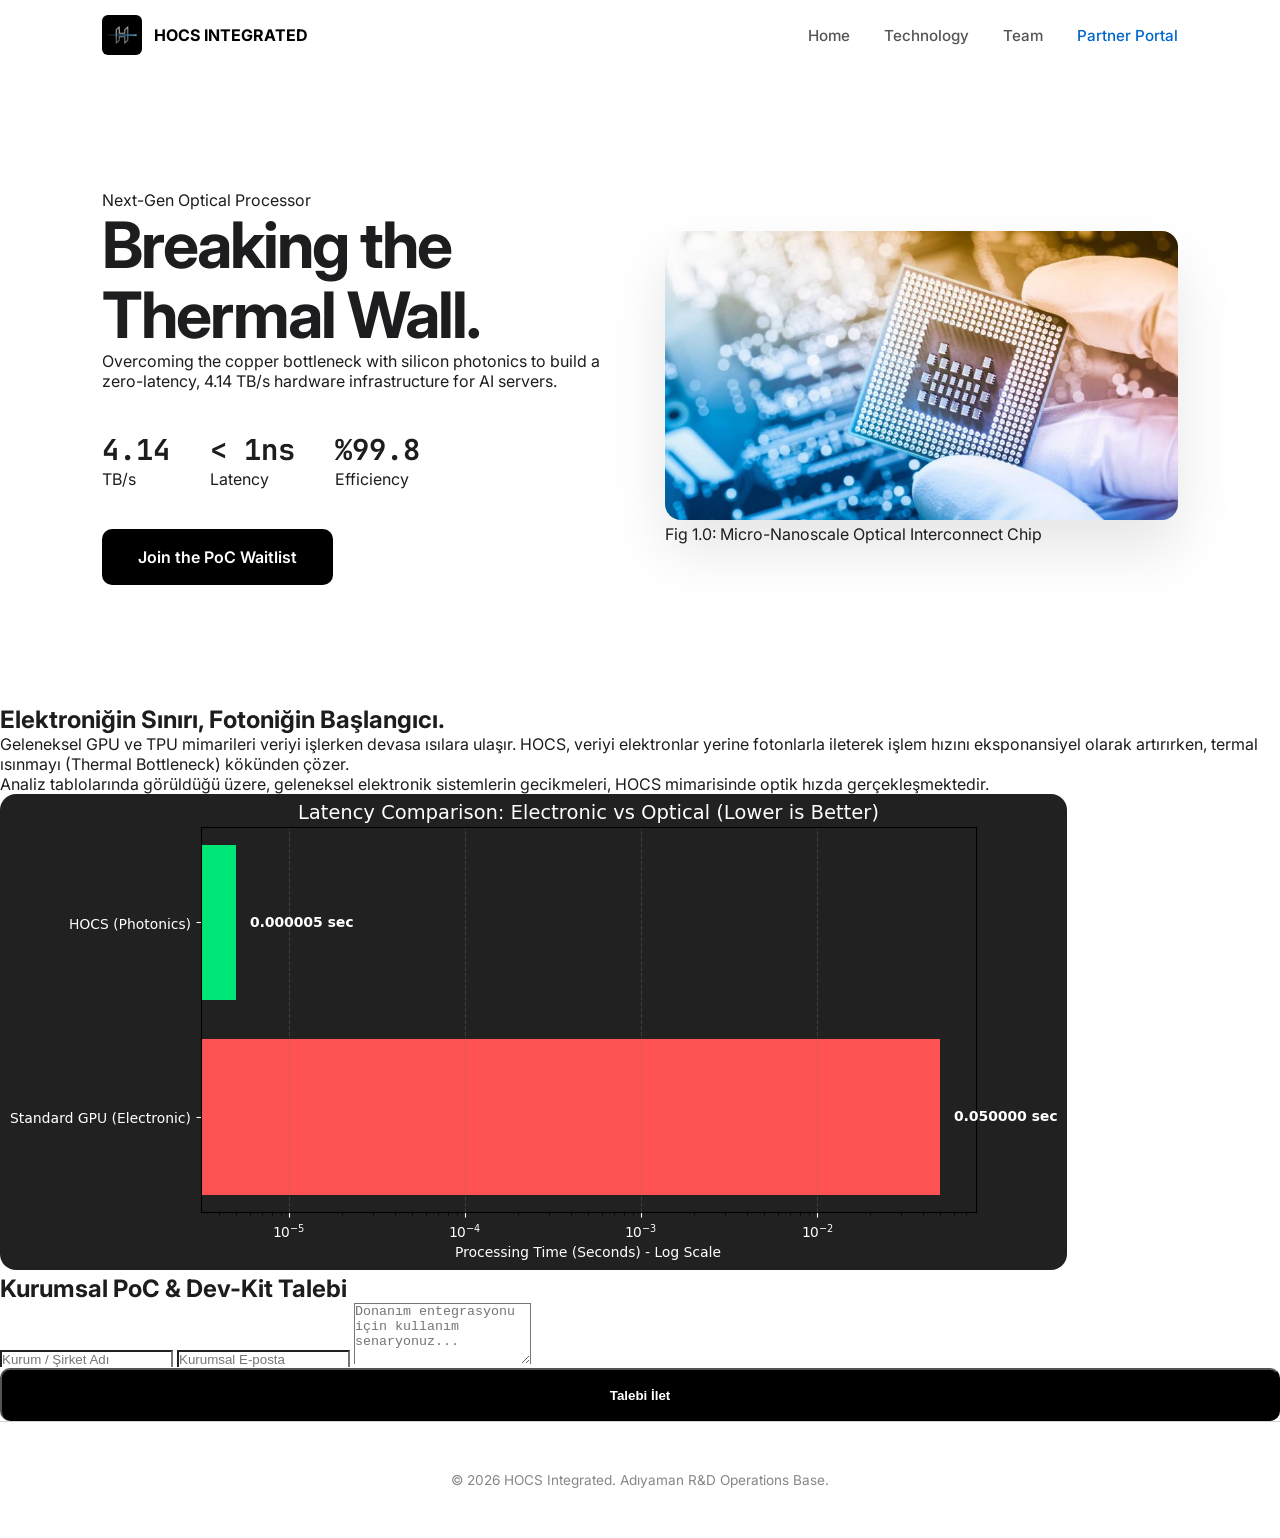
==== index.html @ 9ffeec3c "Update overview section with additional information" ====
<!DOCTYPE html>
<html lang="tr">
<head>
    <meta charset="UTF-8">
    <meta name="viewport" content="width=device-width, initial-scale=1.0">
    <title>HOCS Integrated | Optical Computing Systems</title>
    <link rel="stylesheet" href="css/style.css">
    <link href="https://fonts.googleapis.com/css2?family=Inter:wght@300;400;500;600;700&family=JetBrains+Mono:wght@500;700&display=swap" rel="stylesheet">
</head>
<body>
    
    <nav id="navbar">
        <a href="index.html" class="nav-logo">
            <img src="logo.jpg" alt="HOCS"> HOCS INTEGRATED
        </a>
        <div class="nav-links">
            <a href="index.html" class="active-link" data-i18n="nav_home">Home</a>
            <a href="technology.html" data-i18n="nav_tech">Technology</a>
            <a href="team.html" data-i18n="nav_team">Team</a>
            <a href="portal.html" class="btn-portal" data-i18n="nav_portal">Partner Portal</a>
        </div>
    </nav>

    <header class="hero">
        <div class="hero-content">
            <div class="reveal">
                <span class="hero-badge" data-i18n="hero_badge">Yeni Nesil Optik İşlemci</span>
                <h1 class="hero-title" data-i18n="hero_title">Breaking the Thermal Wall.</h1>
                <p class="hero-subtitle" data-i18n="hero_subtitle">Silikon fotoniği ile bakır darboğazını aşıyor, yapay zeka sunucuları için saniyede 4.14 TB/s hızında sıfır gecikmeli donanım altyapısı inşa ediyoruz.</p>
                
                <div class="metrics-row">
                    <div class="m-item"><strong>4.14</strong> TB/s</div>
                    <div class="m-item"><strong>&lt; 1ns</strong> Latency</div>
                    <div class="m-item"><strong>%99.8</strong> Efficiency</div>
                </div>
                
                <a href="#waitlist" class="btn-primary" data-i18n="hero_btn">PoC Bekleme Listesine Katıl</a>
            </div>
        </div>
        <div class="hero-visual reveal delay-1">
            <img src="Micro-Nanoscale-Fabrication-Engineering_CHEMENG440.jpg" alt="Micro-Nanoscale Fabrication">
            <div class="visual-caption">Fig 1.0: Micro-Nanoscale Optical Interconnect Chip</div>
        </div>
    </header>

    <section class="overview-section">
        <div class="overview-grid">
            <div class="overview-text reveal">
                <h2>Elektroniğin Sınırı, Fotoniğin Başlangıcı.</h2>
                <p>Geleneksel GPU ve TPU mimarileri veriyi işlerken devasa ısılara ulaşır. HOCS, veriyi elektronlar yerine fotonlarla ileterek işlem hızını eksponansiyel olarak artırırken, termal ısınmayı (Thermal Bottleneck) kökünden çözer.</p>
                <p>Analiz tablolarında görüldüğü üzere, geleneksel elektronik sistemlerin gecikmeleri, HOCS mimarisinde optik hızda gerçekleşmektedir.</p>
            </div>
            <div class="overview-image reveal delay-1">
                <img src="indir (3).png" alt="Latency Comparison">
            </div>
        </div>
    </section>

    <section id="waitlist" class="waitlist-section reveal">
        <div class="waitlist-card">
            <h2>Kurumsal PoC & Dev-Kit Talebi</h2>
            <form action="https://formspree.io/f/mrejkoky" method="POST" class="contact-form">
                <input type="text" name="Company" placeholder="Kurum / Şirket Adı" required>
                <input type="email" name="Email" placeholder="Kurumsal E-posta" required>
                <textarea name="Usecase" rows="4" placeholder="Donanım entegrasyonu için kullanım senaryonuz..." required></textarea>
                <button type="submit" class="btn-primary" style="width: 100%;">Talebi İlet</button>
            </form>
        </div>
    </section>

    <footer>
        <p>&copy; 2026 HOCS Integrated. Adıyaman R&D Operations Base.</p>
    </footer>

    <script src="js/lang.js"></script>
    <script src="js/main.js"></script>
</body>
</html>
---- css/style.css ----
/* LİNKLERDEKİ ÇİZGİ SORUNUNU KÖKTEN ÇÖZEN KURAL */
a, a:hover, a:visited, a:active {
    text-decoration: none !important;
    border-bottom: none !important;
    outline: none !important;
}

/* Mevcut diğer css kodların buradan aşağıya devam etsin... */
@import url('https://fonts.googleapis.com/css2?family=Inter:wght@300;400;500;600;700&family=JetBrains+Mono:wght@400;700&display=swap');

:root { --bg: #ffffff; --surface: #fbfbfd; --text: #1d1d1f; --text-muted: #86868b; --accent: #0066cc; --border: #d2d2d7; }

/* Çizgili linkleri yok eden ana ayar */
* { margin: 0; padding: 0; box-sizing: border-box; text-decoration: none !important; border-bottom: none !important; }

body { font-family: 'Inter', sans-serif; background: var(--bg); color: var(--text); overflow-x: hidden; -webkit-font-smoothing: antialiased; }

/* Navigasyon */
nav { display: flex; justify-content: space-between; align-items: center; padding: 15px 8%; background: rgba(255,255,255,0.85); backdrop-filter: blur(20px); position: sticky; top: 0; z-index: 1000; border-bottom: 1px solid var(--border); }
.nav-logo { display: flex; align-items: center; gap: 12px; font-weight: 700; color: #000; }
.nav-logo img { height: 40px; border-radius: 6px; }
.nav-links a { color: #555; margin-left: 30px; font-weight: 500; font-size: 0.95rem; }
.nav-links a:hover, .active-link { color: var(--text); font-weight: 600; }
.btn-portal { color: var(--accent) !important; }

/* Hero */
.hero { display: grid; grid-template-columns: 1fr 1fr; gap: 50px; padding: 120px 8%; align-items: center; }
.hero-title { font-size: 4rem; letter-spacing: -2px; line-height: 1.1; font-weight: 700; }
.metrics-row { display: flex; gap: 40px; margin: 40px 0; }
.m-item strong { display: block; font-size: 1.8rem; font-family: 'JetBrains Mono'; }

.btn-primary { background: #000; color: #fff; padding: 18px 36px; border-radius: 10px; font-weight: 600; cursor: pointer; display: inline-block; text-align: center; }
.btn-primary:hover { background: var(--accent); }

/* Görseller */
img { max-width: 100%; border-radius: 16px; }
.hero-visual img { box-shadow: 0 30px 60px rgba(0,0,0,0.1); }
.academic-fig { background: var(--surface); padding: 30px; border-radius: 20px; border: 1px solid var(--border); margin: 30px 0; }

/* Footer */
footer { text-align: center; padding: 50px; border-top: 1px solid var(--border); color: var(--text-muted); font-size: 0.85rem; }

/* Reveal */
.reveal { opacity: 0; transform: translateY(30px); transition: 1s ease-out; }
.reveal.active { opacity: 1; transform: translateY(0); }

/* Mobil Uyumluluk */
@media screen and (max-width: 768px) {
    .hero { grid-template-columns: 1fr; text-align: center; }
    .metrics-row { justify-content: center; }
    nav { flex-direction: column; gap: 15px; }
    .nav-links { margin: 0; display: flex; flex-wrap: wrap; justify-content: center; }
}
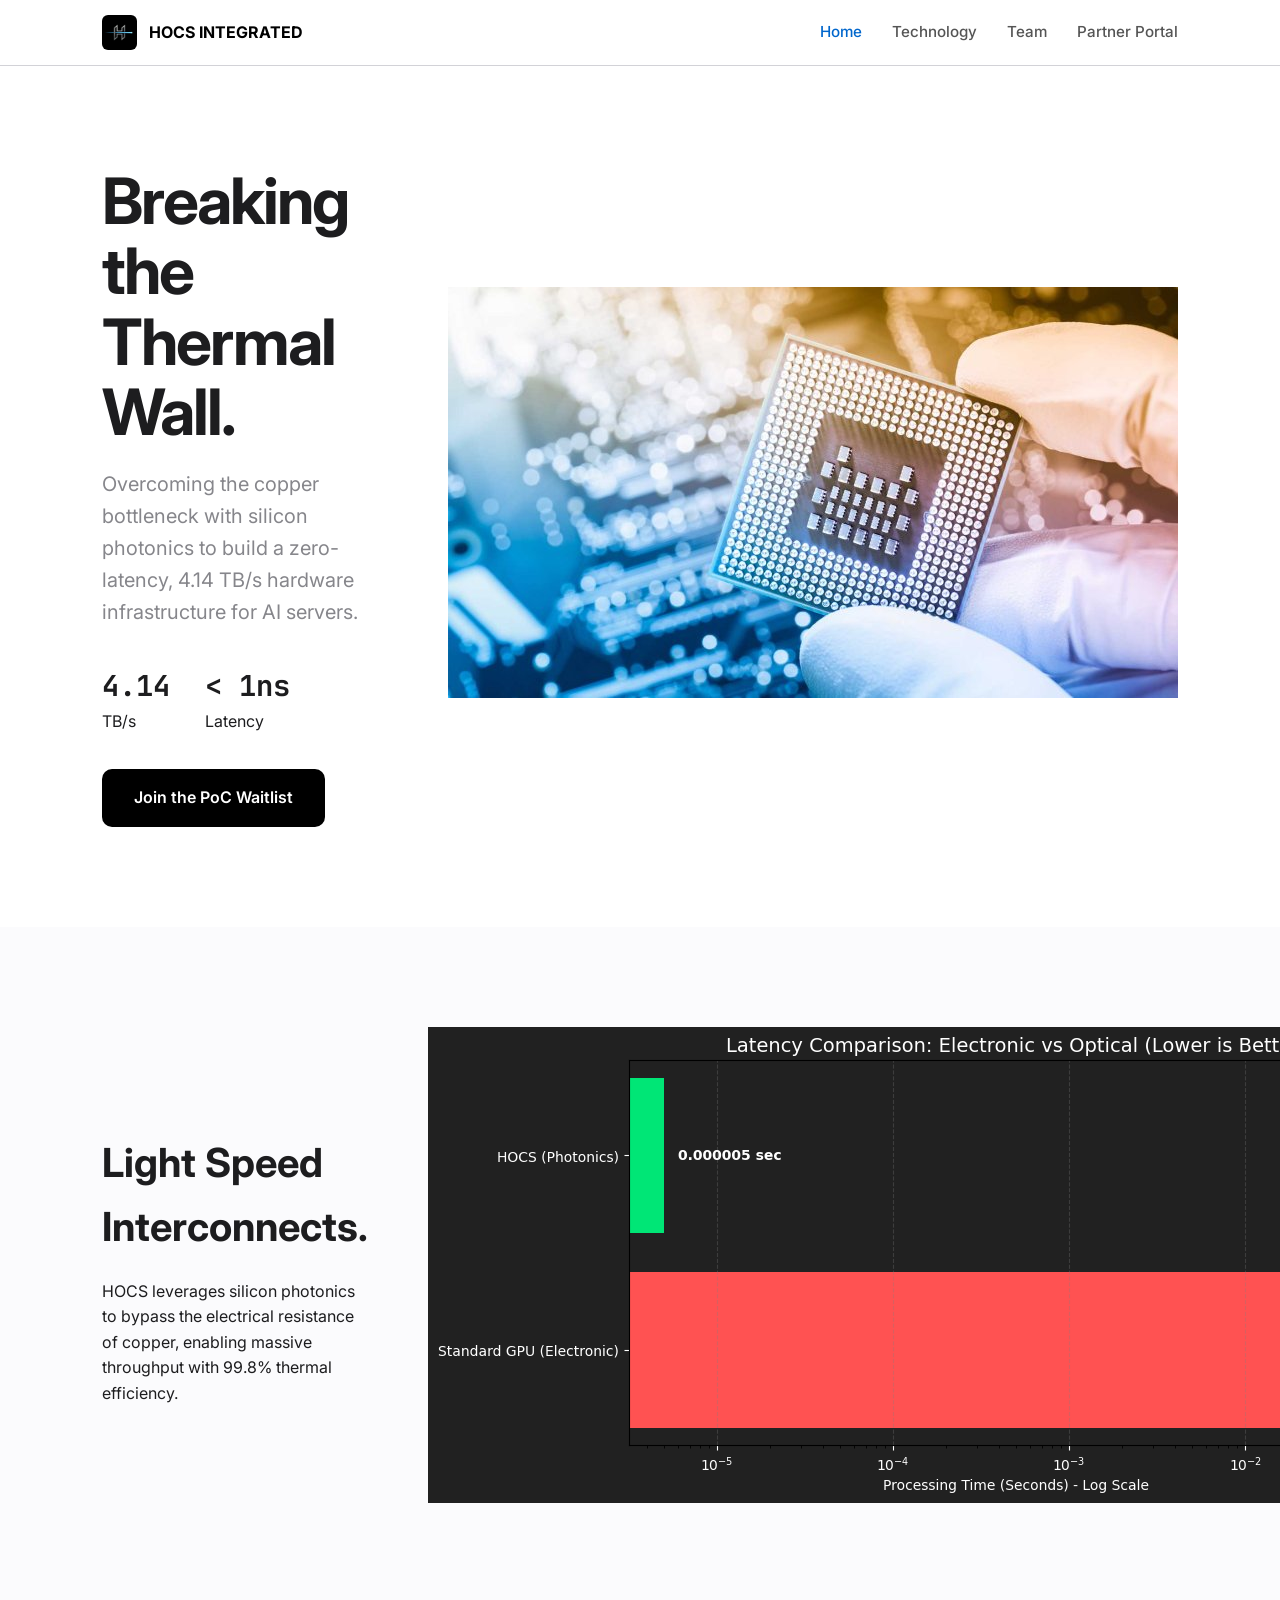
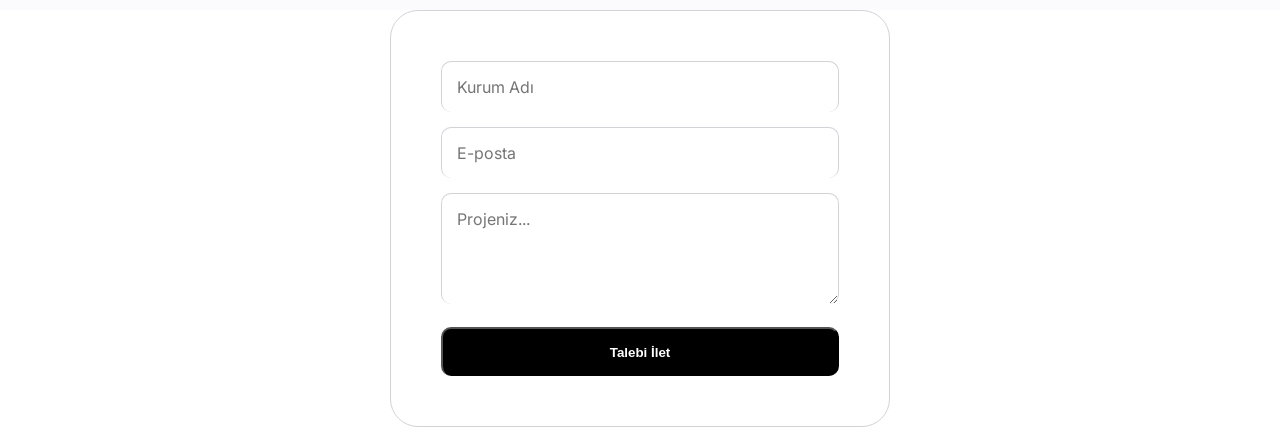
==== commit d366a679: "Update title and content in index.html" ====
--- a/index.html
+++ b/index.html
@@ -3,13 +3,11 @@
 <head>
     <meta charset="UTF-8">
     <meta name="viewport" content="width=device-width, initial-scale=1.0">
-    <title>HOCS Integrated | Optical Computing Systems</title>
+    <title>HOCS Integrated | Optical Computing</title>
     <link rel="stylesheet" href="css/style.css">
-    <link href="https://fonts.googleapis.com/css2?family=Inter:wght@300;400;500;600;700&family=JetBrains+Mono:wght@500;700&display=swap" rel="stylesheet">
 </head>
 <body>
-    
-    <nav id="navbar">
+    <nav>
         <a href="index.html" class="nav-logo">
             <img src="logo.jpg" alt="HOCS"> HOCS INTEGRATED
         </a>
@@ -17,61 +15,48 @@
             <a href="index.html" class="active-link" data-i18n="nav_home">Home</a>
             <a href="technology.html" data-i18n="nav_tech">Technology</a>
             <a href="team.html" data-i18n="nav_team">Team</a>
-            <a href="portal.html" class="btn-portal" data-i18n="nav_portal">Partner Portal</a>
+            <a href="portal.html" class="btn-portal" data-i18n="nav_portal">Portal</a>
         </div>
     </nav>
 
     <header class="hero">
-        <div class="hero-content">
-            <div class="reveal">
-                <span class="hero-badge" data-i18n="hero_badge">Yeni Nesil Optik İşlemci</span>
-                <h1 class="hero-title" data-i18n="hero_title">Breaking the Thermal Wall.</h1>
-                <p class="hero-subtitle" data-i18n="hero_subtitle">Silikon fotoniği ile bakır darboğazını aşıyor, yapay zeka sunucuları için saniyede 4.14 TB/s hızında sıfır gecikmeli donanım altyapısı inşa ediyoruz.</p>
-                
-                <div class="metrics-row">
-                    <div class="m-item"><strong>4.14</strong> TB/s</div>
-                    <div class="m-item"><strong>&lt; 1ns</strong> Latency</div>
-                    <div class="m-item"><strong>%99.8</strong> Efficiency</div>
-                </div>
-                
-                <a href="#waitlist" class="btn-primary" data-i18n="hero_btn">PoC Bekleme Listesine Katıl</a>
+        <div class="hero-content reveal">
+            <h1 class="hero-title" data-i18n="hero_title">Breaking the Thermal Wall.</h1>
+            <p class="hero-subtitle" data-i18n="hero_subtitle">4.14 TB/s zero-latency optical hardware for next-gen AI infrastructure.</p>
+            <div class="metrics-row">
+                <div class="m-item"><strong>4.14</strong> TB/s</div>
+                <div class="m-item"><strong>&lt; 1ns</strong> Latency</div>
             </div>
+            <a href="#waitlist" class="btn-primary" data-i18n="hero_btn">Join Waitlist</a>
         </div>
-        <div class="hero-visual reveal delay-1">
-            <img src="Micro-Nanoscale-Fabrication-Engineering_CHEMENG440.jpg" alt="Micro-Nanoscale Fabrication">
-            <div class="visual-caption">Fig 1.0: Micro-Nanoscale Optical Interconnect Chip</div>
+        <div class="hero-visual reveal">
+            <img src="Micro-Nanoscale-Fabrication-Engineering_CHEMENG440.jpg" alt="Processor">
         </div>
     </header>
 
     <section class="overview-section">
         <div class="overview-grid">
             <div class="overview-text reveal">
-                <h2>Elektroniğin Sınırı, Fotoniğin Başlangıcı.</h2>
-                <p>Geleneksel GPU ve TPU mimarileri veriyi işlerken devasa ısılara ulaşır. HOCS, veriyi elektronlar yerine fotonlarla ileterek işlem hızını eksponansiyel olarak artırırken, termal ısınmayı (Thermal Bottleneck) kökünden çözer.</p>
-                <p>Analiz tablolarında görüldüğü üzere, geleneksel elektronik sistemlerin gecikmeleri, HOCS mimarisinde optik hızda gerçekleşmektedir.</p>
+                <h2 style="font-size: 2.5rem; margin-bottom: 20px;">Light Speed Interconnects.</h2>
+                <p>HOCS leverages silicon photonics to bypass the electrical resistance of copper, enabling massive throughput with 99.8% thermal efficiency.</p>
             </div>
-            <div class="overview-image reveal delay-1">
-                <img src="indir (3).png" alt="Latency Comparison">
+            <div class="overview-image reveal">
+                <img src="indir (3).png" alt="Bench">
             </div>
         </div>
     </section>
 
     <section id="waitlist" class="waitlist-section reveal">
         <div class="waitlist-card">
-            <h2>Kurumsal PoC & Dev-Kit Talebi</h2>
             <form action="https://formspree.io/f/mrejkoky" method="POST" class="contact-form">
-                <input type="text" name="Company" placeholder="Kurum / Şirket Adı" required>
-                <input type="email" name="Email" placeholder="Kurumsal E-posta" required>
-                <textarea name="Usecase" rows="4" placeholder="Donanım entegrasyonu için kullanım senaryonuz..." required></textarea>
+                <input type="text" name="Company" placeholder="Kurum Adı" required>
+                <input type="email" name="Email" placeholder="E-posta" required>
+                <textarea name="Msg" rows="4" placeholder="Projeniz..."></textarea>
                 <button type="submit" class="btn-primary" style="width: 100%;">Talebi İlet</button>
             </form>
         </div>
     </section>
 
-    <footer>
-        <p>&copy; 2026 HOCS Integrated. Adıyaman R&D Operations Base.</p>
-    </footer>
-
     <script src="js/lang.js"></script>
     <script src="js/main.js"></script>
 </body>
--- a/css/style.css
+++ b/css/style.css
@@ -1,53 +1,85 @@
-/* LİNKLERDEKİ ÇİZGİ SORUNUNU KÖKTEN ÇÖZEN KURAL */
-a, a:hover, a:visited, a:active {
-    text-decoration: none !important;
+/* --- HOCS INTEGRATED CORE STYLE --- */
+@import url('https://fonts.googleapis.com/css2?family=Inter:wght@300;400;600;700&family=JetBrains+Mono:wght@500;700&display=swap');
+
+/* Tüm Alt Çizgileri ve Varsayılan Sınırları Kaldır */
+* { 
+    margin: 0; padding: 0; box-sizing: border-box; 
+    text-decoration: none !important; 
     border-bottom: none !important;
     outline: none !important;
+    -webkit-tap-highlight-color: transparent;
 }
 
-/* Mevcut diğer css kodların buradan aşağıya devam etsin... */
-@import url('https://fonts.googleapis.com/css2?family=Inter:wght@300;400;500;600;700&family=JetBrains+Mono:wght@400;700&display=swap');
+:root { 
+    --bg: #ffffff; --surface: #fbfbfd; --text: #1d1d1f; 
+    --text-muted: #86868b; --accent: #0066cc; --border: #d2d2d7; 
+}
 
-:root { --bg: #ffffff; --surface: #fbfbfd; --text: #1d1d1f; --text-muted: #86868b; --accent: #0066cc; --border: #d2d2d7; }
+body { 
+    font-family: 'Inter', -apple-system, sans-serif; 
+    background: var(--bg); color: var(--text); 
+    line-height: 1.6; overflow-x: hidden; -webkit-font-smoothing: antialiased; 
+}
 
-/* Çizgili linkleri yok eden ana ayar */
-* { margin: 0; padding: 0; box-sizing: border-box; text-decoration: none !important; border-bottom: none !important; }
-
-body { font-family: 'Inter', sans-serif; background: var(--bg); color: var(--text); overflow-x: hidden; -webkit-font-smoothing: antialiased; }
-
-/* Navigasyon */
-nav { display: flex; justify-content: space-between; align-items: center; padding: 15px 8%; background: rgba(255,255,255,0.85); backdrop-filter: blur(20px); position: sticky; top: 0; z-index: 1000; border-bottom: 1px solid var(--border); }
-.nav-logo { display: flex; align-items: center; gap: 12px; font-weight: 700; color: #000; }
-.nav-logo img { height: 40px; border-radius: 6px; }
-.nav-links a { color: #555; margin-left: 30px; font-weight: 500; font-size: 0.95rem; }
-.nav-links a:hover, .active-link { color: var(--text); font-weight: 600; }
-.btn-portal { color: var(--accent) !important; }
+/* Navigation */
+nav { 
+    display: flex; justify-content: space-between; align-items: center; 
+    padding: 15px 8%; background: rgba(255,255,255,0.8); 
+    backdrop-filter: blur(20px); position: sticky; top: 0; z-index: 1000; 
+    border-bottom: 1px solid var(--border) !important; 
+}
+.nav-logo { display: flex; align-items: center; gap: 12px; font-weight: 700; color: #000 !important; cursor: pointer; }
+.nav-logo img { height: 35px; border-radius: 6px; }
+.nav-links { display: flex; align-items: center; }
+.nav-links a { color: #555; margin-left: 30px; font-weight: 500; font-size: 0.95rem; transition: 0.3s; }
+.nav-links a:hover, .active-link { color: var(--accent) !important; }
 
 /* Hero */
-.hero { display: grid; grid-template-columns: 1fr 1fr; gap: 50px; padding: 120px 8%; align-items: center; }
-.hero-title { font-size: 4rem; letter-spacing: -2px; line-height: 1.1; font-weight: 700; }
-.metrics-row { display: flex; gap: 40px; margin: 40px 0; }
-.m-item strong { display: block; font-size: 1.8rem; font-family: 'JetBrains Mono'; }
+.hero { display: grid; grid-template-columns: 1.1fr 0.9fr; gap: 50px; padding: 100px 8%; align-items: center; }
+.hero-title { font-size: clamp(2.5rem, 5vw, 4.5rem); letter-spacing: -2px; line-height: 1.1; font-weight: 700; margin-bottom: 20px; }
+.hero-subtitle { font-size: 1.25rem; color: var(--text-muted); margin-bottom: 35px; max-width: 550px; }
+.metrics-row { display: flex; gap: 35px; margin-bottom: 35px; }
+.m-item strong { display: block; font-size: 1.8rem; font-family: 'JetBrains Mono'; color: var(--text); }
+.btn-primary { background: #000; color: #fff; padding: 16px 32px; border-radius: 10px; font-weight: 600; display: inline-block; transition: 0.3s; }
+.btn-primary:hover { background: var(--accent); transform: translateY(-2px); }
 
-.btn-primary { background: #000; color: #fff; padding: 18px 36px; border-radius: 10px; font-weight: 600; cursor: pointer; display: inline-block; text-align: center; }
-.btn-primary:hover { background: var(--accent); }
+/* Figures */
+.academic-fig { background: var(--surface); padding: 30px; border-radius: 20px; border: 1px solid var(--border) !important; margin: 40px 0; text-align: center; }
+.academic-fig img { max-width: 100%; border-radius: 12px; }
+.fig-caption { display: block; margin-top: 15px; font-size: 0.9rem; color: var(--text-muted); text-align: left; border-left: 3px solid var(--accent); padding-left: 15px; }
 
-/* Görseller */
-img { max-width: 100%; border-radius: 16px; }
-.hero-visual img { box-shadow: 0 30px 60px rgba(0,0,0,0.1); }
-.academic-fig { background: var(--surface); padding: 30px; border-radius: 20px; border: 1px solid var(--border); margin: 30px 0; }
+/* Sections */
+.overview-section { padding: 100px 8%; background: var(--surface); }
+.overview-grid { display: grid; grid-template-columns: 1fr 1fr; gap: 60px; align-items: center; }
+.tech-banner { height: 450px; position: relative; background: #000; overflow: hidden; }
+.tech-banner img { width: 100%; height: 100%; object-fit: cover; opacity: 0.6; }
+.banner-overlay { position: absolute; inset: 0; display: flex; align-items: center; justify-content: center; color: #fff; font-size: 3rem; font-weight: 700; }
 
-/* Footer */
-footer { text-align: center; padding: 50px; border-top: 1px solid var(--border); color: var(--text-muted); font-size: 0.85rem; }
+/* Team */
+.team-grid { display: grid; grid-template-columns: repeat(auto-fit, minmax(280px, 1fr)); gap: 30px; padding: 80px 8%; }
+.t-card { border: 1px solid var(--border) !important; padding: 40px; border-radius: 24px; text-align: center; transition: 0.3s; background: #fff; }
+.t-card:hover { border-color: var(--accent) !important; transform: translateY(-5px); box-shadow: 0 15px 35px rgba(0,0,0,0.05); }
+.t-role { color: var(--accent); font-size: 0.8rem; font-weight: 700; text-transform: uppercase; margin-top: 10px; display: block; }
 
-/* Reveal */
-.reveal { opacity: 0; transform: translateY(30px); transition: 1s ease-out; }
+/* Waitlist */
+.waitlist-card { max-width: 500px; margin: 0 auto; background: #fff; padding: 50px; border-radius: 28px; border: 1px solid var(--border) !important; }
+.contact-form input, .contact-form textarea { width: 100%; padding: 15px; margin-bottom: 15px; border: 1px solid var(--border); border-radius: 10px; font-family: inherit; font-size: 1rem; }
+
+/* Animations */
+.reveal { opacity: 0; transform: translateY(30px); transition: 1.2s cubic-bezier(0.22, 1, 0.36, 1); }
 .reveal.active { opacity: 1; transform: translateY(0); }
 
-/* Mobil Uyumluluk */
-@media screen and (max-width: 768px) {
-    .hero { grid-template-columns: 1fr; text-align: center; }
+/* --- RESPONSIVE (MOBİL VE TABLET OPTİMİZASYONU) --- */
+@media (max-width: 1024px) {
+    .hero { grid-template-columns: 1fr; text-align: center; padding: 60px 8%; }
+    .hero-subtitle { margin: 0 auto 35px; }
     .metrics-row { justify-content: center; }
-    nav { flex-direction: column; gap: 15px; }
-    .nav-links { margin: 0; display: flex; flex-wrap: wrap; justify-content: center; }
+    .overview-grid { grid-template-columns: 1fr; gap: 40px; }
 }
+
+@media (max-width: 768px) {
+    nav { padding: 15px 5%; flex-direction: column; gap: 15px; }
+    .nav-links a { margin: 0 10px; font-size: 0.85rem; }
+    .hero-title { font-size: 2.5rem; }
+    .waitlist-card { padding: 30px 20px; }
+}
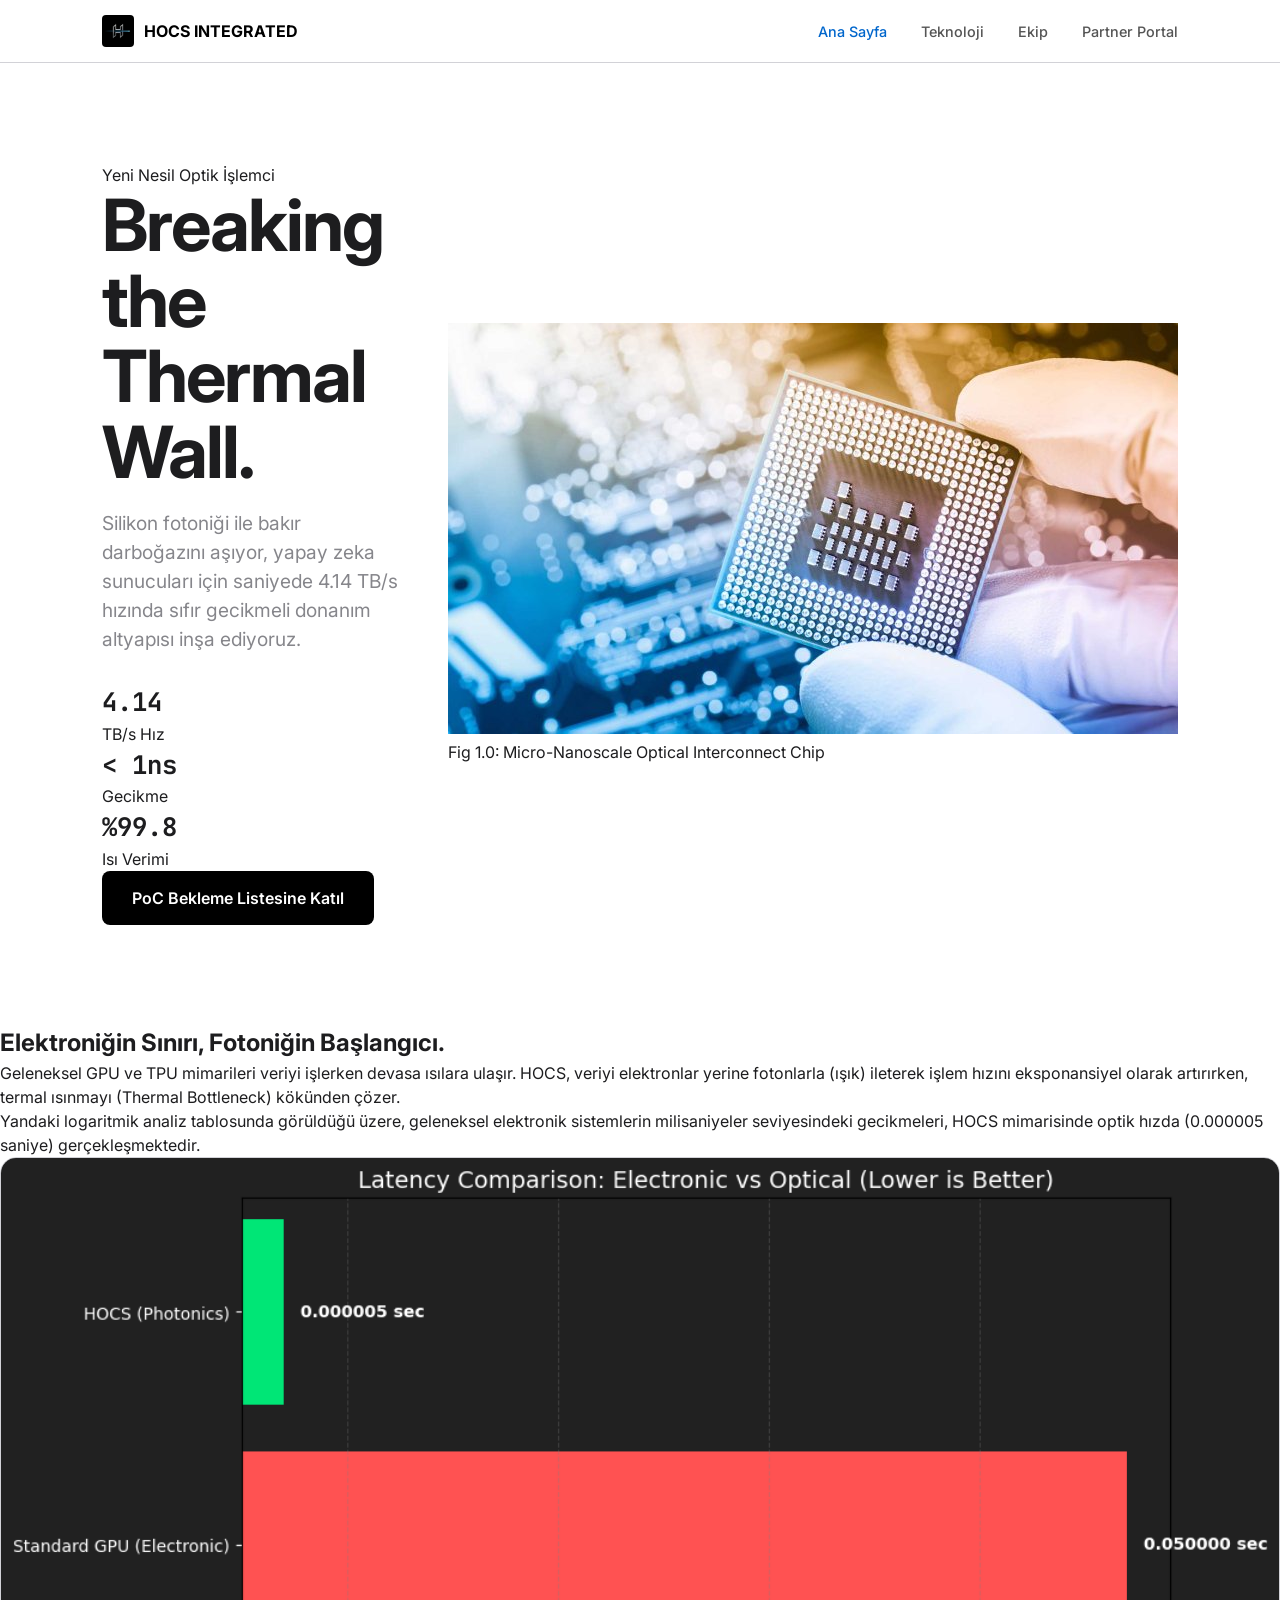
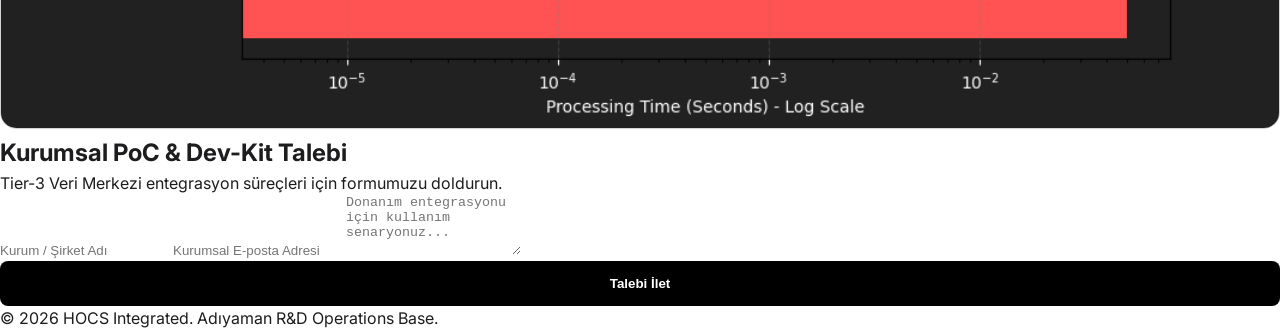
==== commit 9296c3d4: "Update title and content in index.html" ====
--- a/index.html
+++ b/index.html
@@ -3,61 +3,74 @@
 <head>
     <meta charset="UTF-8">
     <meta name="viewport" content="width=device-width, initial-scale=1.0">
-    <title>HOCS Integrated | Optical Computing</title>
+    <title>HOCS Integrated | Optical Computing Systems</title>
     <link rel="stylesheet" href="css/style.css">
+    <link href="https://fonts.googleapis.com/css2?family=Inter:wght@300;400;500;600;700&family=JetBrains+Mono:wght@500;700&display=swap" rel="stylesheet">
 </head>
 <body>
-    <nav>
-        <a href="index.html" class="nav-logo">
-            <img src="logo.jpg" alt="HOCS"> HOCS INTEGRATED
-        </a>
+    <nav id="navbar">
+        <div class="nav-logo">
+            <img src="logo.jpg" alt="HOCS">
+            HOCS INTEGRATED
+        </div>
         <div class="nav-links">
-            <a href="index.html" class="active-link" data-i18n="nav_home">Home</a>
-            <a href="technology.html" data-i18n="nav_tech">Technology</a>
-            <a href="team.html" data-i18n="nav_team">Team</a>
-            <a href="portal.html" class="btn-portal" data-i18n="nav_portal">Portal</a>
+            <a href="index.html" class="active-link">Ana Sayfa</a>
+            <a href="technology.html">Teknoloji</a>
+            <a href="team.html">Ekip</a>
+            <a href="portal.html" class="btn-portal">Partner Portal</a>
         </div>
     </nav>
 
     <header class="hero">
-        <div class="hero-content reveal">
-            <h1 class="hero-title" data-i18n="hero_title">Breaking the Thermal Wall.</h1>
-            <p class="hero-subtitle" data-i18n="hero_subtitle">4.14 TB/s zero-latency optical hardware for next-gen AI infrastructure.</p>
-            <div class="metrics-row">
-                <div class="m-item"><strong>4.14</strong> TB/s</div>
-                <div class="m-item"><strong>&lt; 1ns</strong> Latency</div>
+        <div class="hero-content">
+            <div class="reveal">
+                <span class="hero-badge">Yeni Nesil Optik İşlemci</span>
+                <h1 class="hero-title">Breaking the Thermal Wall.</h1>
+                <p class="hero-subtitle">Silikon fotoniği ile bakır darboğazını aşıyor, yapay zeka sunucuları için saniyede 4.14 TB/s hızında sıfır gecikmeli donanım altyapısı inşa ediyoruz.</p>
+                <div class="metrics-row">
+                    <div class="m-item"><strong>4.14</strong> TB/s Hız</div>
+                    <div class="m-item"><strong>< 1ns</strong> Gecikme</div>
+                    <div class="m-item"><strong>%99.8</strong> Isı Verimi</div>
+                </div>
+                <a href="#waitlist" class="btn-primary">PoC Bekleme Listesine Katıl</a>
             </div>
-            <a href="#waitlist" class="btn-primary" data-i18n="hero_btn">Join Waitlist</a>
         </div>
-        <div class="hero-visual reveal">
-            <img src="Micro-Nanoscale-Fabrication-Engineering_CHEMENG440.jpg" alt="Processor">
+        <div class="hero-visual reveal delay-1">
+            <img src="Micro-Nanoscale-Fabrication-Engineering_CHEMENG440.jpg" alt="Micro-Nanoscale Fabrication">
+            <div class="visual-caption">Fig 1.0: Micro-Nanoscale Optical Interconnect Chip</div>
         </div>
     </header>
 
     <section class="overview-section">
         <div class="overview-grid">
             <div class="overview-text reveal">
-                <h2 style="font-size: 2.5rem; margin-bottom: 20px;">Light Speed Interconnects.</h2>
-                <p>HOCS leverages silicon photonics to bypass the electrical resistance of copper, enabling massive throughput with 99.8% thermal efficiency.</p>
+                <h2>Elektroniğin Sınırı, Fotoniğin Başlangıcı.</h2>
+                <p>Geleneksel GPU ve TPU mimarileri veriyi işlerken devasa ısılara ulaşır. HOCS, veriyi elektronlar yerine fotonlarla (ışık) ileterek işlem hızını eksponansiyel olarak artırırken, termal ısınmayı (Thermal Bottleneck) kökünden çözer.</p>
+                <p>Yandaki logaritmik analiz tablosunda görüldüğü üzere, geleneksel elektronik sistemlerin milisaniyeler seviyesindeki gecikmeleri, HOCS mimarisinde optik hızda (0.000005 saniye) gerçekleşmektedir.</p>
             </div>
-            <div class="overview-image reveal">
-                <img src="indir (3).png" alt="Bench">
+            <div class="overview-image reveal delay-1">
+                <img src="indir (3).png" alt="Latency Comparison" style="width: 100%; border-radius: 16px; border: 1px solid var(--border);">
             </div>
         </div>
     </section>
 
     <section id="waitlist" class="waitlist-section reveal">
         <div class="waitlist-card">
+            <h2>Kurumsal PoC & Dev-Kit Talebi</h2>
+            <p>Tier-3 Veri Merkezi entegrasyon süreçleri için formumuzu doldurun.</p>
             <form action="https://formspree.io/f/mrejkoky" method="POST" class="contact-form">
-                <input type="text" name="Company" placeholder="Kurum Adı" required>
-                <input type="email" name="Email" placeholder="E-posta" required>
-                <textarea name="Msg" rows="4" placeholder="Projeniz..."></textarea>
+                <input type="text" name="Company" placeholder="Kurum / Şirket Adı" required>
+                <input type="email" name="Email" placeholder="Kurumsal E-posta Adresi" required>
+                <textarea name="Usecase" rows="4" placeholder="Donanım entegrasyonu için kullanım senaryonuz..." required></textarea>
                 <button type="submit" class="btn-primary" style="width: 100%;">Talebi İlet</button>
             </form>
         </div>
     </section>
 
-    <script src="js/lang.js"></script>
+    <footer>
+        <p>&copy; 2026 HOCS Integrated. Adıyaman R&D Operations Base.</p>
+    </footer>
+
     <script src="js/main.js"></script>
 </body>
 </html>
--- a/css/style.css
+++ b/css/style.css
@@ -1,85 +1,69 @@
-/* --- HOCS INTEGRATED CORE STYLE --- */
-@import url('https://fonts.googleapis.com/css2?family=Inter:wght@300;400;600;700&family=JetBrains+Mono:wght@500;700&display=swap');
+/* --- HOCS MASTER STYLE ENGINE --- */
+@import url('https://fonts.googleapis.com/css2?family=Inter:wght@300;400;500;600;700&family=JetBrains+Mono:wght@500;700&display=swap');
 
-/* Tüm Alt Çizgileri ve Varsayılan Sınırları Kaldır */
+/* Tüm gereksiz süslemeleri ve alt çizgileri kaldır */
 * { 
     margin: 0; padding: 0; box-sizing: border-box; 
     text-decoration: none !important; 
-    border-bottom: none !important;
-    outline: none !important;
+    border: none; outline: none;
     -webkit-tap-highlight-color: transparent;
 }
 
 :root { 
-    --bg: #ffffff; --surface: #fbfbfd; --text: #1d1d1f; 
+    --bg: #ffffff; --surface: #f5f5f7; --text: #1d1d1f; 
     --text-muted: #86868b; --accent: #0066cc; --border: #d2d2d7; 
 }
 
 body { 
-    font-family: 'Inter', -apple-system, sans-serif; 
-    background: var(--bg); color: var(--text); 
-    line-height: 1.6; overflow-x: hidden; -webkit-font-smoothing: antialiased; 
+    font-family: 'Inter', -apple-system, sans-serif; background: var(--bg); color: var(--text); 
+    line-height: 1.5; overflow-x: hidden; -webkit-font-smoothing: antialiased; 
 }
 
-/* Navigation */
+/* --- NAVIGASYON --- */
 nav { 
     display: flex; justify-content: space-between; align-items: center; 
     padding: 15px 8%; background: rgba(255,255,255,0.8); 
     backdrop-filter: blur(20px); position: sticky; top: 0; z-index: 1000; 
     border-bottom: 1px solid var(--border) !important; 
 }
-.nav-logo { display: flex; align-items: center; gap: 12px; font-weight: 700; color: #000 !important; cursor: pointer; }
-.nav-logo img { height: 35px; border-radius: 6px; }
-.nav-links { display: flex; align-items: center; }
-.nav-links a { color: #555; margin-left: 30px; font-weight: 500; font-size: 0.95rem; transition: 0.3s; }
+.nav-logo { display: flex; align-items: center; gap: 10px; font-weight: 700; color: #000 !important; }
+.nav-logo img { height: 32px; border-radius: 4px; }
+.nav-links a { color: #555; margin-left: 30px; font-weight: 500; font-size: 0.9rem; transition: 0.2s; }
 .nav-links a:hover, .active-link { color: var(--accent) !important; }
 
-/* Hero */
-.hero { display: grid; grid-template-columns: 1.1fr 0.9fr; gap: 50px; padding: 100px 8%; align-items: center; }
-.hero-title { font-size: clamp(2.5rem, 5vw, 4.5rem); letter-spacing: -2px; line-height: 1.1; font-weight: 700; margin-bottom: 20px; }
-.hero-subtitle { font-size: 1.25rem; color: var(--text-muted); margin-bottom: 35px; max-width: 550px; }
-.metrics-row { display: flex; gap: 35px; margin-bottom: 35px; }
-.m-item strong { display: block; font-size: 1.8rem; font-family: 'JetBrains Mono'; color: var(--text); }
-.btn-primary { background: #000; color: #fff; padding: 16px 32px; border-radius: 10px; font-weight: 600; display: inline-block; transition: 0.3s; }
-.btn-primary:hover { background: var(--accent); transform: translateY(-2px); }
+/* --- HERO & CONTENT --- */
+.hero { display: grid; grid-template-columns: 1fr 1fr; gap: 40px; padding: 100px 8%; align-items: center; }
+.hero-title { font-size: clamp(2.5rem, 6vw, 4.5rem); letter-spacing: -2px; line-height: 1.05; font-weight: 700; margin-bottom: 20px; }
+.hero-subtitle { font-size: 1.2rem; color: var(--text-muted); margin-bottom: 30px; max-width: 500px; }
+.metrics { display: flex; gap: 30px; margin-bottom: 30px; }
+.m-item strong { display: block; font-size: 1.6rem; font-family: 'JetBrains Mono'; color: var(--text); }
+.btn-primary { background: #000; color: #fff; padding: 15px 30px; border-radius: 8px; font-weight: 600; display: inline-block; cursor: pointer; }
 
-/* Figures */
-.academic-fig { background: var(--surface); padding: 30px; border-radius: 20px; border: 1px solid var(--border) !important; margin: 40px 0; text-align: center; }
-.academic-fig img { max-width: 100%; border-radius: 12px; }
-.fig-caption { display: block; margin-top: 15px; font-size: 0.9rem; color: var(--text-muted); text-align: left; border-left: 3px solid var(--accent); padding-left: 15px; }
+/* --- SECTIONS --- */
+.section { padding: 80px 8%; }
+.grid-2 { display: grid; grid-template-columns: 1fr 1fr; gap: 50px; align-items: center; }
+.card { background: var(--surface); padding: 30px; border-radius: 18px; text-align: center; border: 1px solid var(--border) !important; }
+.card img { max-width: 100%; border-radius: 10px; }
 
-/* Sections */
-.overview-section { padding: 100px 8%; background: var(--surface); }
-.overview-grid { display: grid; grid-template-columns: 1fr 1fr; gap: 60px; align-items: center; }
-.tech-banner { height: 450px; position: relative; background: #000; overflow: hidden; }
-.tech-banner img { width: 100%; height: 100%; object-fit: cover; opacity: 0.6; }
-.banner-overlay { position: absolute; inset: 0; display: flex; align-items: center; justify-content: center; color: #fff; font-size: 3rem; font-weight: 700; }
+/* --- PORTAL & ACCESS (DASHBOARD) --- */
+.portal-container { height: 100vh; display: flex; align-items: center; justify-content: center; background: var(--surface); }
+.dashboard-grid { display: grid; grid-template-columns: 250px 1fr; height: 100vh; }
+.sidebar { background: #fff; border-right: 1px solid var(--border) !important; padding: 40px 20px; }
+.main-content { padding: 40px; background: var(--surface); overflow-y: auto; }
+.stat-box { background: #fff; padding: 30px; border-radius: 15px; border: 1px solid var(--border) !important; margin-bottom: 20px; }
 
-/* Team */
-.team-grid { display: grid; grid-template-columns: repeat(auto-fit, minmax(280px, 1fr)); gap: 30px; padding: 80px 8%; }
-.t-card { border: 1px solid var(--border) !important; padding: 40px; border-radius: 24px; text-align: center; transition: 0.3s; background: #fff; }
-.t-card:hover { border-color: var(--accent) !important; transform: translateY(-5px); box-shadow: 0 15px 35px rgba(0,0,0,0.05); }
-.t-role { color: var(--accent); font-size: 0.8rem; font-weight: 700; text-transform: uppercase; margin-top: 10px; display: block; }
-
-/* Waitlist */
-.waitlist-card { max-width: 500px; margin: 0 auto; background: #fff; padding: 50px; border-radius: 28px; border: 1px solid var(--border) !important; }
-.contact-form input, .contact-form textarea { width: 100%; padding: 15px; margin-bottom: 15px; border: 1px solid var(--border); border-radius: 10px; font-family: inherit; font-size: 1rem; }
-
-/* Animations */
-.reveal { opacity: 0; transform: translateY(30px); transition: 1.2s cubic-bezier(0.22, 1, 0.36, 1); }
-.reveal.active { opacity: 1; transform: translateY(0); }
-
-/* --- RESPONSIVE (MOBİL VE TABLET OPTİMİZASYONU) --- */
+/* --- RESPONSIVE --- */
 @media (max-width: 1024px) {
-    .hero { grid-template-columns: 1fr; text-align: center; padding: 60px 8%; }
-    .hero-subtitle { margin: 0 auto 35px; }
-    .metrics-row { justify-content: center; }
-    .overview-grid { grid-template-columns: 1fr; gap: 40px; }
+    .hero, .grid-2 { grid-template-columns: 1fr; text-align: center; padding: 60px 5%; }
+    .metrics { justify-content: center; }
+}
+@media (max-width: 768px) {
+    nav { flex-direction: column; gap: 15px; text-align: center; }
+    .nav-links a { margin: 0 10px; font-size: 0.8rem; }
+    .dashboard-grid { grid-template-columns: 1fr; }
+    .sidebar { display: none; }
 }
 
-@media (max-width: 768px) {
-    nav { padding: 15px 5%; flex-direction: column; gap: 15px; }
-    .nav-links a { margin: 0 10px; font-size: 0.85rem; }
-    .hero-title { font-size: 2.5rem; }
-    .waitlist-card { padding: 30px 20px; }
-}
+/* --- ANIMATIONS --- */
+.reveal { opacity: 0; transform: translateY(20px); transition: 1s ease-out; }
+.reveal.active { opacity: 1; transform: translateY(0); }
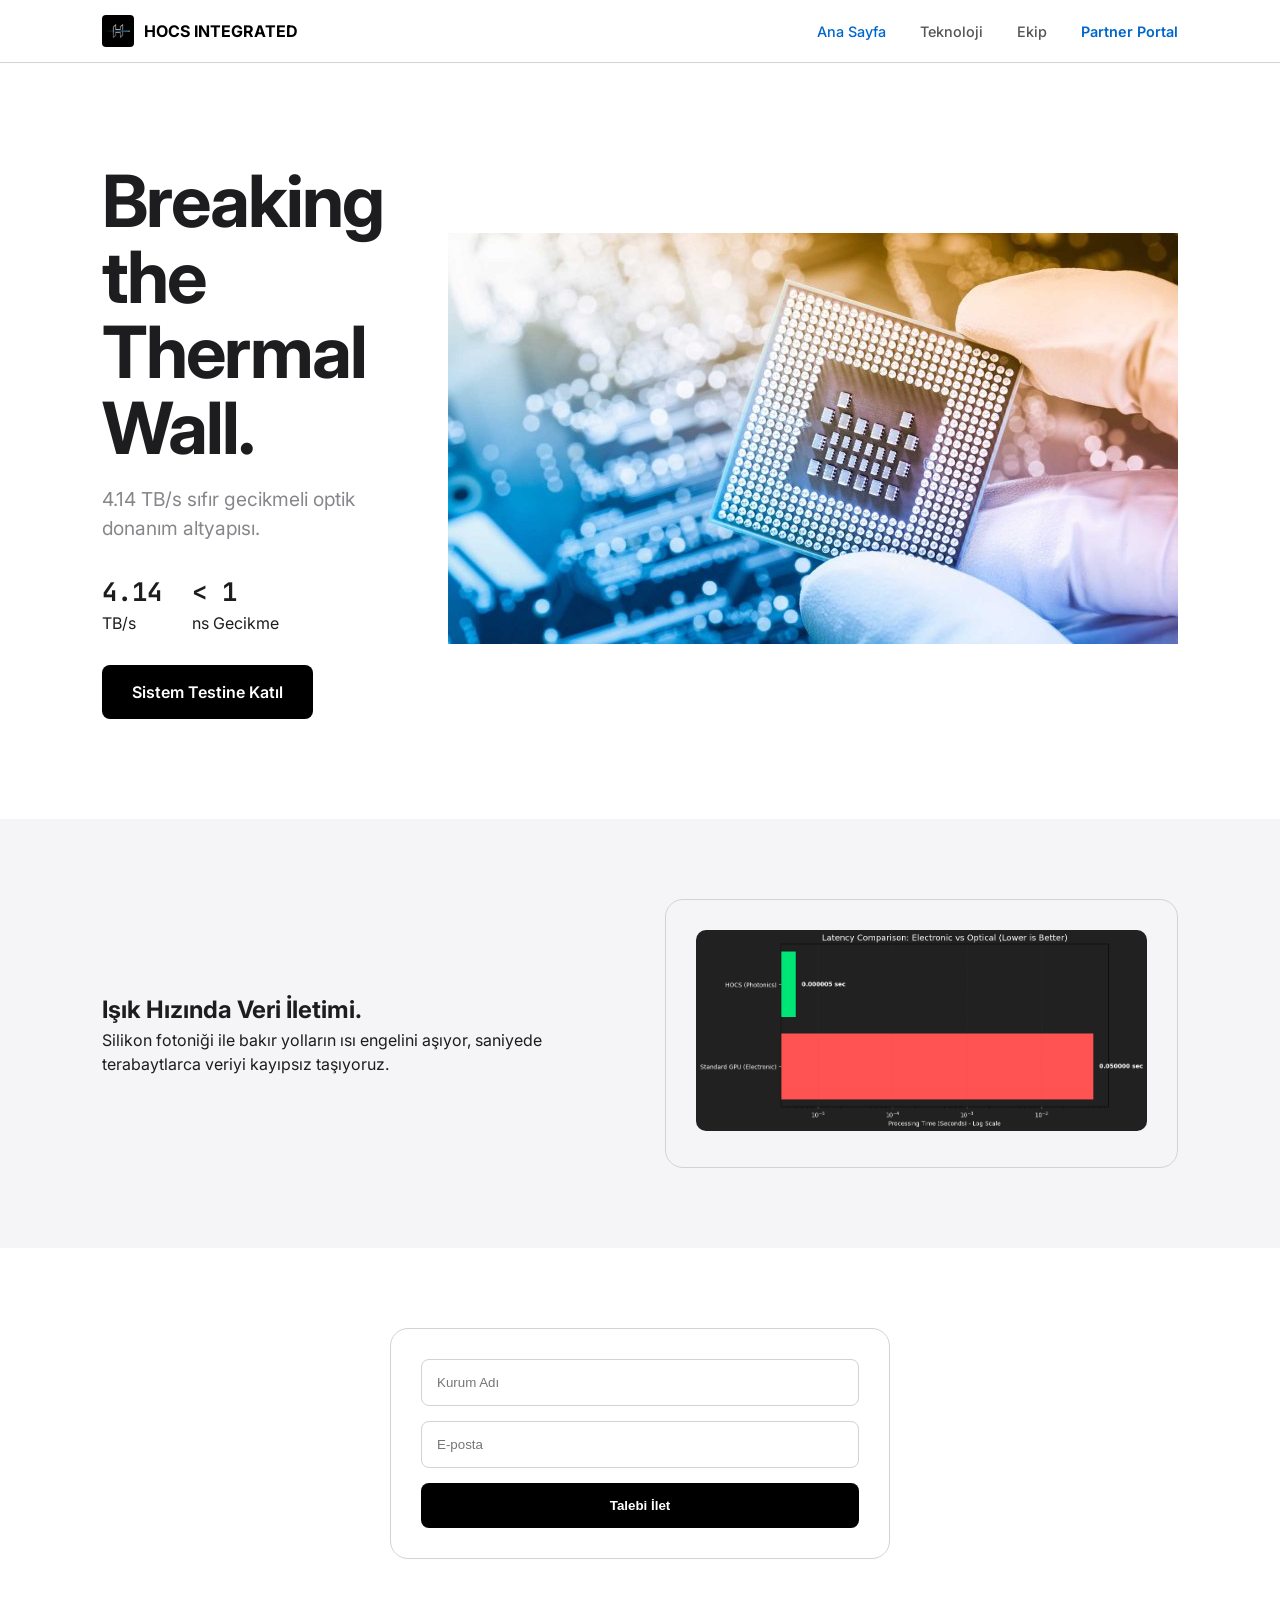
==== commit 9585b494: "Update title and navigation structure in index.html" ====
--- a/index.html
+++ b/index.html
@@ -3,74 +3,53 @@
 <head>
     <meta charset="UTF-8">
     <meta name="viewport" content="width=device-width, initial-scale=1.0">
-    <title>HOCS Integrated | Optical Computing Systems</title>
+    <title>HOCS Integrated | Optical Computing</title>
     <link rel="stylesheet" href="css/style.css">
-    <link href="https://fonts.googleapis.com/css2?family=Inter:wght@300;400;500;600;700&family=JetBrains+Mono:wght@500;700&display=swap" rel="stylesheet">
 </head>
 <body>
-    <nav id="navbar">
-        <div class="nav-logo">
-            <img src="logo.jpg" alt="HOCS">
-            HOCS INTEGRATED
-        </div>
+    <nav>
+        <a href="index.html" class="nav-logo"><img src="logo.jpg" alt="HOCS"> HOCS INTEGRATED</a>
         <div class="nav-links">
             <a href="index.html" class="active-link">Ana Sayfa</a>
             <a href="technology.html">Teknoloji</a>
             <a href="team.html">Ekip</a>
-            <a href="portal.html" class="btn-portal">Partner Portal</a>
+            <a href="portal.html" style="color:var(--accent); font-weight:600;">Partner Portal</a>
         </div>
     </nav>
 
     <header class="hero">
-        <div class="hero-content">
-            <div class="reveal">
-                <span class="hero-badge">Yeni Nesil Optik İşlemci</span>
-                <h1 class="hero-title">Breaking the Thermal Wall.</h1>
-                <p class="hero-subtitle">Silikon fotoniği ile bakır darboğazını aşıyor, yapay zeka sunucuları için saniyede 4.14 TB/s hızında sıfır gecikmeli donanım altyapısı inşa ediyoruz.</p>
-                <div class="metrics-row">
-                    <div class="m-item"><strong>4.14</strong> TB/s Hız</div>
-                    <div class="m-item"><strong>< 1ns</strong> Gecikme</div>
-                    <div class="m-item"><strong>%99.8</strong> Isı Verimi</div>
-                </div>
-                <a href="#waitlist" class="btn-primary">PoC Bekleme Listesine Katıl</a>
+        <div class="hero-content reveal">
+            <h1 class="hero-title">Breaking the Thermal Wall.</h1>
+            <p class="hero-subtitle">4.14 TB/s sıfır gecikmeli optik donanım altyapısı.</p>
+            <div class="metrics">
+                <div class="m-item"><strong><span class="counter-val">4.14</span></strong> TB/s</div>
+                <div class="m-item"><strong>&lt; 1</strong> ns Gecikme</div>
             </div>
+            <a href="#contact" class="btn-primary">Sistem Testine Katıl</a>
         </div>
-        <div class="hero-visual reveal delay-1">
-            <img src="Micro-Nanoscale-Fabrication-Engineering_CHEMENG440.jpg" alt="Micro-Nanoscale Fabrication">
-            <div class="visual-caption">Fig 1.0: Micro-Nanoscale Optical Interconnect Chip</div>
-        </div>
+        <div class="hero-visual reveal"><img src="Micro-Nanoscale-Fabrication-Engineering_CHEMENG440.jpg"></div>
     </header>
 
-    <section class="overview-section">
-        <div class="overview-grid">
-            <div class="overview-text reveal">
-                <h2>Elektroniğin Sınırı, Fotoniğin Başlangıcı.</h2>
-                <p>Geleneksel GPU ve TPU mimarileri veriyi işlerken devasa ısılara ulaşır. HOCS, veriyi elektronlar yerine fotonlarla (ışık) ileterek işlem hızını eksponansiyel olarak artırırken, termal ısınmayı (Thermal Bottleneck) kökünden çözer.</p>
-                <p>Yandaki logaritmik analiz tablosunda görüldüğü üzere, geleneksel elektronik sistemlerin milisaniyeler seviyesindeki gecikmeleri, HOCS mimarisinde optik hızda (0.000005 saniye) gerçekleşmektedir.</p>
+    <section class="section" style="background:var(--surface)">
+        <div class="grid-2">
+            <div class="reveal">
+                <h2>Işık Hızında Veri İletimi.</h2>
+                <p>Silikon fotoniği ile bakır yolların ısı engelini aşıyor, saniyede terabaytlarca veriyi kayıpsız taşıyoruz.</p>
             </div>
-            <div class="overview-image reveal delay-1">
-                <img src="indir (3).png" alt="Latency Comparison" style="width: 100%; border-radius: 16px; border: 1px solid var(--border);">
-            </div>
+            <div class="card reveal"><img src="indir (3).png"></div>
         </div>
     </section>
 
-    <section id="waitlist" class="waitlist-section reveal">
-        <div class="waitlist-card">
-            <h2>Kurumsal PoC & Dev-Kit Talebi</h2>
-            <p>Tier-3 Veri Merkezi entegrasyon süreçleri için formumuzu doldurun.</p>
-            <form action="https://formspree.io/f/mrejkoky" method="POST" class="contact-form">
-                <input type="text" name="Company" placeholder="Kurum / Şirket Adı" required>
-                <input type="email" name="Email" placeholder="Kurumsal E-posta Adresi" required>
-                <textarea name="Usecase" rows="4" placeholder="Donanım entegrasyonu için kullanım senaryonuz..." required></textarea>
-                <button type="submit" class="btn-primary" style="width: 100%;">Talebi İlet</button>
+    <section id="contact" class="section">
+        <div class="card reveal" style="max-width:500px; margin: 0 auto; background: #fff;">
+            <form action="https://formspree.io/f/mrejkoky" method="POST" style="display:flex; flex-direction:column; gap:15px;">
+                <input type="text" name="name" placeholder="Kurum Adı" required style="padding:15px; border:1px solid var(--border); border-radius:8px;">
+                <input type="email" name="email" placeholder="E-posta" required style="padding:15px; border:1px solid var(--border); border-radius:8px;">
+                <button type="submit" class="btn-primary">Talebi İlet</button>
             </form>
         </div>
     </section>
 
-    <footer>
-        <p>&copy; 2026 HOCS Integrated. Adıyaman R&D Operations Base.</p>
-    </footer>
-
     <script src="js/main.js"></script>
 </body>
 </html>
--- a/css/style.css
+++ b/css/style.css
@@ -1,7 +1,7 @@
-/* --- HOCS MASTER STYLE ENGINE --- */
-@import url('https://fonts.googleapis.com/css2?family=Inter:wght@300;400;500;600;700&family=JetBrains+Mono:wght@500;700&display=swap');
+/* --- HOCS INTEGRATED PURE STYLE --- */
+@import url('https://fonts.googleapis.com/css2?family=Inter:wght@300;400;600;700&family=JetBrains+Mono:wght@500;700&display=swap');
 
-/* Tüm gereksiz süslemeleri ve alt çizgileri kaldır */
+/* TÜM ALT ÇİZGİLERİ VE VARSAYILANLARI SİL */
 * { 
     margin: 0; padding: 0; box-sizing: border-box; 
     text-decoration: none !important; 
@@ -15,7 +15,7 @@
 }
 
 body { 
-    font-family: 'Inter', -apple-system, sans-serif; background: var(--bg); color: var(--text); 
+    font-family: 'Inter', sans-serif; background: var(--bg); color: var(--text); 
     line-height: 1.5; overflow-x: hidden; -webkit-font-smoothing: antialiased; 
 }
 
@@ -31,7 +31,7 @@
 .nav-links a { color: #555; margin-left: 30px; font-weight: 500; font-size: 0.9rem; transition: 0.2s; }
 .nav-links a:hover, .active-link { color: var(--accent) !important; }
 
-/* --- HERO & CONTENT --- */
+/* --- HERO --- */
 .hero { display: grid; grid-template-columns: 1fr 1fr; gap: 40px; padding: 100px 8%; align-items: center; }
 .hero-title { font-size: clamp(2.5rem, 6vw, 4.5rem); letter-spacing: -2px; line-height: 1.05; font-weight: 700; margin-bottom: 20px; }
 .hero-subtitle { font-size: 1.2rem; color: var(--text-muted); margin-bottom: 30px; max-width: 500px; }
@@ -39,18 +39,21 @@
 .m-item strong { display: block; font-size: 1.6rem; font-family: 'JetBrains Mono'; color: var(--text); }
 .btn-primary { background: #000; color: #fff; padding: 15px 30px; border-radius: 8px; font-weight: 600; display: inline-block; cursor: pointer; }
 
-/* --- SECTIONS --- */
+/* --- GRID & CARDS --- */
 .section { padding: 80px 8%; }
 .grid-2 { display: grid; grid-template-columns: 1fr 1fr; gap: 50px; align-items: center; }
-.card { background: var(--surface); padding: 30px; border-radius: 18px; text-align: center; border: 1px solid var(--border) !important; }
+.card { background: var(--surface); padding: 30px; border-radius: 18px; border: 1px solid var(--border) !important; text-align: center; }
 .card img { max-width: 100%; border-radius: 10px; }
 
-/* --- PORTAL & ACCESS (DASHBOARD) --- */
-.portal-container { height: 100vh; display: flex; align-items: center; justify-content: center; background: var(--surface); }
-.dashboard-grid { display: grid; grid-template-columns: 250px 1fr; height: 100vh; }
+/* --- TEAM --- */
+.team-grid { display: grid; grid-template-columns: repeat(auto-fit, minmax(250px, 1fr)); gap: 20px; padding: 60px 8%; }
+.t-card { border: 1px solid var(--border) !important; padding: 30px; border-radius: 15px; text-align: center; }
+.t-role { color: var(--accent); font-size: 0.8rem; font-weight: 700; text-transform: uppercase; display: block; margin-top: 10px; }
+
+/* --- DASHBOARD (ACCESS) --- */
+.dashboard-layout { display: grid; grid-template-columns: 260px 1fr; height: 100vh; }
 .sidebar { background: #fff; border-right: 1px solid var(--border) !important; padding: 40px 20px; }
 .main-content { padding: 40px; background: var(--surface); overflow-y: auto; }
-.stat-box { background: #fff; padding: 30px; border-radius: 15px; border: 1px solid var(--border) !important; margin-bottom: 20px; }
 
 /* --- RESPONSIVE --- */
 @media (max-width: 1024px) {
@@ -58,9 +61,9 @@
     .metrics { justify-content: center; }
 }
 @media (max-width: 768px) {
-    nav { flex-direction: column; gap: 15px; text-align: center; }
-    .nav-links a { margin: 0 10px; font-size: 0.8rem; }
-    .dashboard-grid { grid-template-columns: 1fr; }
+    nav { flex-direction: column; gap: 15px; }
+    .nav-links a { margin: 0 10px; }
+    .dashboard-layout { grid-template-columns: 1fr; }
     .sidebar { display: none; }
 }
 
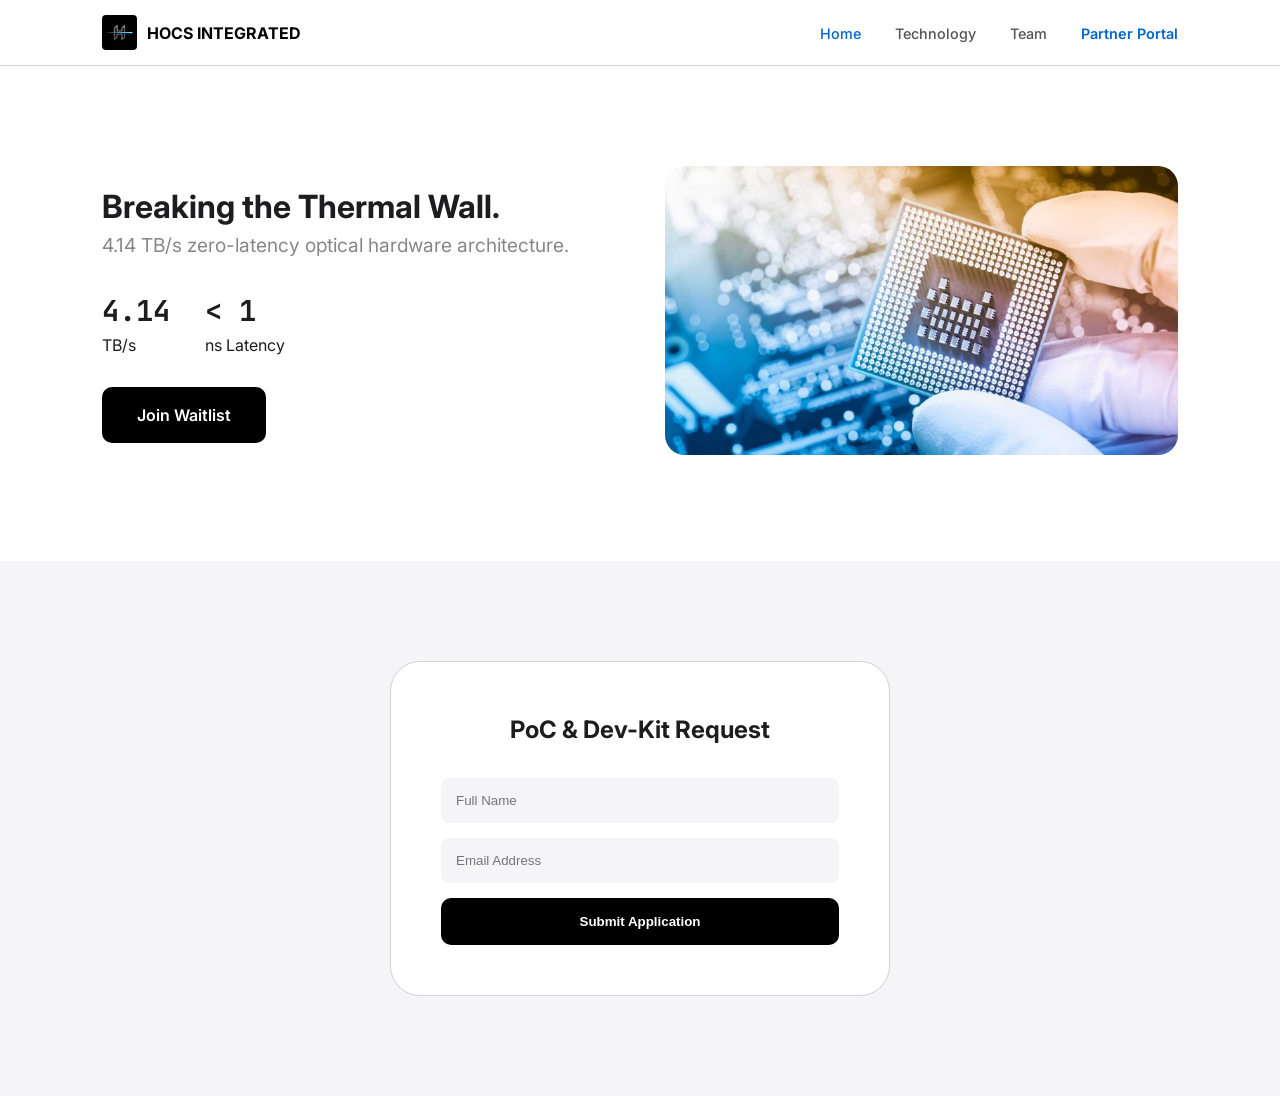
==== commit 6392609a: "Update title and content language in index.html" ====
--- a/index.html
+++ b/index.html
@@ -3,49 +3,40 @@
 <head>
     <meta charset="UTF-8">
     <meta name="viewport" content="width=device-width, initial-scale=1.0">
-    <title>HOCS Integrated | Optical Computing</title>
+    <title>HOCS Integrated</title>
     <link rel="stylesheet" href="css/style.css">
 </head>
 <body>
     <nav>
         <a href="index.html" class="nav-logo"><img src="logo.jpg" alt="HOCS"> HOCS INTEGRATED</a>
         <div class="nav-links">
-            <a href="index.html" class="active-link">Ana Sayfa</a>
-            <a href="technology.html">Teknoloji</a>
-            <a href="team.html">Ekip</a>
+            <a href="index.html" class="active-link">Home</a>
+            <a href="technology.html">Technology</a>
+            <a href="team.html">Team</a>
             <a href="portal.html" style="color:var(--accent); font-weight:600;">Partner Portal</a>
         </div>
     </nav>
 
-    <header class="hero">
-        <div class="hero-content reveal">
+    <header class="hero-simple">
+        <div class="reveal">
             <h1 class="hero-title">Breaking the Thermal Wall.</h1>
-            <p class="hero-subtitle">4.14 TB/s sıfır gecikmeli optik donanım altyapısı.</p>
+            <p style="color:var(--text-muted); font-size:1.2rem; margin-bottom:30px;">4.14 TB/s zero-latency optical hardware architecture.</p>
             <div class="metrics">
                 <div class="m-item"><strong><span class="counter-val">4.14</span></strong> TB/s</div>
-                <div class="m-item"><strong>&lt; 1</strong> ns Gecikme</div>
+                <div class="m-item"><strong>&lt; 1</strong> ns Latency</div>
             </div>
-            <a href="#contact" class="btn-primary">Sistem Testine Katıl</a>
+            <a href="#contact" class="btn-primary">Join Waitlist</a>
         </div>
-        <div class="hero-visual reveal"><img src="Micro-Nanoscale-Fabrication-Engineering_CHEMENG440.jpg"></div>
+        <div class="reveal"><img src="Micro-Nanoscale-Fabrication-Engineering_CHEMENG440.jpg" style="width:100%; border-radius:20px;"></div>
     </header>
 
-    <section class="section" style="background:var(--surface)">
-        <div class="grid-2">
-            <div class="reveal">
-                <h2>Işık Hızında Veri İletimi.</h2>
-                <p>Silikon fotoniği ile bakır yolların ısı engelini aşıyor, saniyede terabaytlarca veriyi kayıpsız taşıyoruz.</p>
-            </div>
-            <div class="card reveal"><img src="indir (3).png"></div>
-        </div>
-    </section>
-
-    <section id="contact" class="section">
-        <div class="card reveal" style="max-width:500px; margin: 0 auto; background: #fff;">
+    <section id="contact" style="padding:100px 8%; background:var(--surface);">
+        <div class="reveal" style="max-width:500px; margin:0 auto; background:#fff; padding:50px; border-radius:30px; border:1px solid var(--border)!important;">
+            <h2 style="text-align:center; margin-bottom:30px;">PoC & Dev-Kit Request</h2>
             <form action="https://formspree.io/f/mrejkoky" method="POST" style="display:flex; flex-direction:column; gap:15px;">
-                <input type="text" name="name" placeholder="Kurum Adı" required style="padding:15px; border:1px solid var(--border); border-radius:8px;">
-                <input type="email" name="email" placeholder="E-posta" required style="padding:15px; border:1px solid var(--border); border-radius:8px;">
-                <button type="submit" class="btn-primary">Talebi İlet</button>
+                <input type="text" name="name" placeholder="Full Name" required style="padding:15px; background:var(--surface); border-radius:8px;">
+                <input type="email" name="email" placeholder="Email Address" required style="padding:15px; background:var(--surface); border-radius:8px;">
+                <button type="submit" class="btn-primary">Submit Application</button>
             </form>
         </div>
     </section>
--- a/css/style.css
+++ b/css/style.css
@@ -1,7 +1,7 @@
-/* --- HOCS INTEGRATED PURE STYLE --- */
+/* --- HOCS CORE ENGINE STYLE --- */
 @import url('https://fonts.googleapis.com/css2?family=Inter:wght@300;400;600;700&family=JetBrains+Mono:wght@500;700&display=swap');
 
-/* TÜM ALT ÇİZGİLERİ VE VARSAYILANLARI SİL */
+/* TÜM ALT ÇİZGİLERİ VE VARSAYILANLARI KÖKTEN SİL */
 * { 
     margin: 0; padding: 0; box-sizing: border-box; 
     text-decoration: none !important; 
@@ -15,7 +15,7 @@
 }
 
 body { 
-    font-family: 'Inter', sans-serif; background: var(--bg); color: var(--text); 
+    font-family: 'Inter', -apple-system, sans-serif; background: var(--bg); color: var(--text); 
     line-height: 1.5; overflow-x: hidden; -webkit-font-smoothing: antialiased; 
 }
 
@@ -26,47 +26,48 @@
     backdrop-filter: blur(20px); position: sticky; top: 0; z-index: 1000; 
     border-bottom: 1px solid var(--border) !important; 
 }
-.nav-logo { display: flex; align-items: center; gap: 10px; font-weight: 700; color: #000 !important; }
-.nav-logo img { height: 32px; border-radius: 4px; }
-.nav-links a { color: #555; margin-left: 30px; font-weight: 500; font-size: 0.9rem; transition: 0.2s; }
+.nav-logo { display: flex; align-items: center; gap: 10px; font-weight: 700; color: #000 !important; cursor: pointer; }
+.nav-logo img { height: 35px; border-radius: 4px; }
+.nav-links a { color: #555; margin-left: 30px; font-weight: 500; font-size: 0.9rem; transition: 0.3s; }
 .nav-links a:hover, .active-link { color: var(--accent) !important; }
 
-/* --- HERO --- */
-.hero { display: grid; grid-template-columns: 1fr 1fr; gap: 40px; padding: 100px 8%; align-items: center; }
-.hero-title { font-size: clamp(2.5rem, 6vw, 4.5rem); letter-spacing: -2px; line-height: 1.05; font-weight: 700; margin-bottom: 20px; }
-.hero-subtitle { font-size: 1.2rem; color: var(--text-muted); margin-bottom: 30px; max-width: 500px; }
-.metrics { display: flex; gap: 30px; margin-bottom: 30px; }
-.m-item strong { display: block; font-size: 1.6rem; font-family: 'JetBrains Mono'; color: var(--text); }
-.btn-primary { background: #000; color: #fff; padding: 15px 30px; border-radius: 8px; font-weight: 600; display: inline-block; cursor: pointer; }
+/* --- BANNER YAPISI (Fixed Height & Background) --- */
+.hero-banner { 
+    position: relative; height: 550px; width: 100%; overflow: hidden; 
+    display: flex; align-items: center; justify-content: center; background: #000;
+}
+.banner-img {
+    position: absolute; inset: 0; background-size: cover; background-position: center;
+    opacity: 0.6; z-index: 1; transition: transform 1.5s ease;
+}
+.banner-overlay {
+    position: relative; z-index: 2; color: #fff; text-align: center; padding: 0 8%;
+}
+.banner-overlay span { font-family: 'JetBrains Mono'; font-weight: 700; color: var(--accent); letter-spacing: 3px; font-size: 0.8rem; }
+.banner-overlay h1 { font-size: clamp(2.5rem, 6vw, 4.5rem); letter-spacing: -2px; line-height: 1; margin: 15px 0; }
 
-/* --- GRID & CARDS --- */
-.section { padding: 80px 8%; }
-.grid-2 { display: grid; grid-template-columns: 1fr 1fr; gap: 50px; align-items: center; }
-.card { background: var(--surface); padding: 30px; border-radius: 18px; border: 1px solid var(--border) !important; text-align: center; }
-.card img { max-width: 100%; border-radius: 10px; }
+/* --- HERO & METRICS --- */
+.hero-simple { padding: 100px 8%; display: grid; grid-template-columns: 1fr 1fr; gap: 50px; align-items: center; }
+.metrics { display: flex; gap: 35px; margin: 30px 0; }
+.m-item strong { display: block; font-size: 1.8rem; font-family: 'JetBrains Mono'; color: var(--text); }
+.btn-primary { background: #000; color: #fff; padding: 16px 35px; border-radius: 10px; font-weight: 600; display: inline-block; cursor: pointer; }
 
-/* --- TEAM --- */
-.team-grid { display: grid; grid-template-columns: repeat(auto-fit, minmax(250px, 1fr)); gap: 20px; padding: 60px 8%; }
-.t-card { border: 1px solid var(--border) !important; padding: 30px; border-radius: 15px; text-align: center; }
-.t-role { color: var(--accent); font-size: 0.8rem; font-weight: 700; text-transform: uppercase; display: block; margin-top: 10px; }
+/* --- TEAM GRID --- */
+.team-grid { display: grid; grid-template-columns: repeat(auto-fit, minmax(280px, 1fr)); gap: 25px; padding: 50px 8%; }
+.t-card { background: #fff; border: 1px solid var(--border) !important; padding: 40px; border-radius: 20px; text-align: center; }
+.t-role { color: var(--accent); font-size: 0.8rem; font-weight: 700; text-transform: uppercase; margin-top: 10px; display: block; }
 
-/* --- DASHBOARD (ACCESS) --- */
-.dashboard-layout { display: grid; grid-template-columns: 260px 1fr; height: 100vh; }
-.sidebar { background: #fff; border-right: 1px solid var(--border) !important; padding: 40px 20px; }
-.main-content { padding: 40px; background: var(--surface); overflow-y: auto; }
-
-/* --- RESPONSIVE --- */
+/* --- RESPONSIVE (MOBİL & TABLET) --- */
 @media (max-width: 1024px) {
-    .hero, .grid-2 { grid-template-columns: 1fr; text-align: center; padding: 60px 5%; }
+    .hero-simple { grid-template-columns: 1fr; text-align: center; padding: 60px 5%; }
     .metrics { justify-content: center; }
+    .hero-banner { height: 400px; }
 }
 @media (max-width: 768px) {
     nav { flex-direction: column; gap: 15px; }
     .nav-links a { margin: 0 10px; }
-    .dashboard-layout { grid-template-columns: 1fr; }
-    .sidebar { display: none; }
 }
 
-/* --- ANIMATIONS --- */
-.reveal { opacity: 0; transform: translateY(20px); transition: 1s ease-out; }
+/* --- REVEAL ANIMATION --- */
+.reveal { opacity: 0; transform: translateY(30px); transition: 1s cubic-bezier(0.16, 1, 0.3, 1); }
 .reveal.active { opacity: 1; transform: translateY(0); }
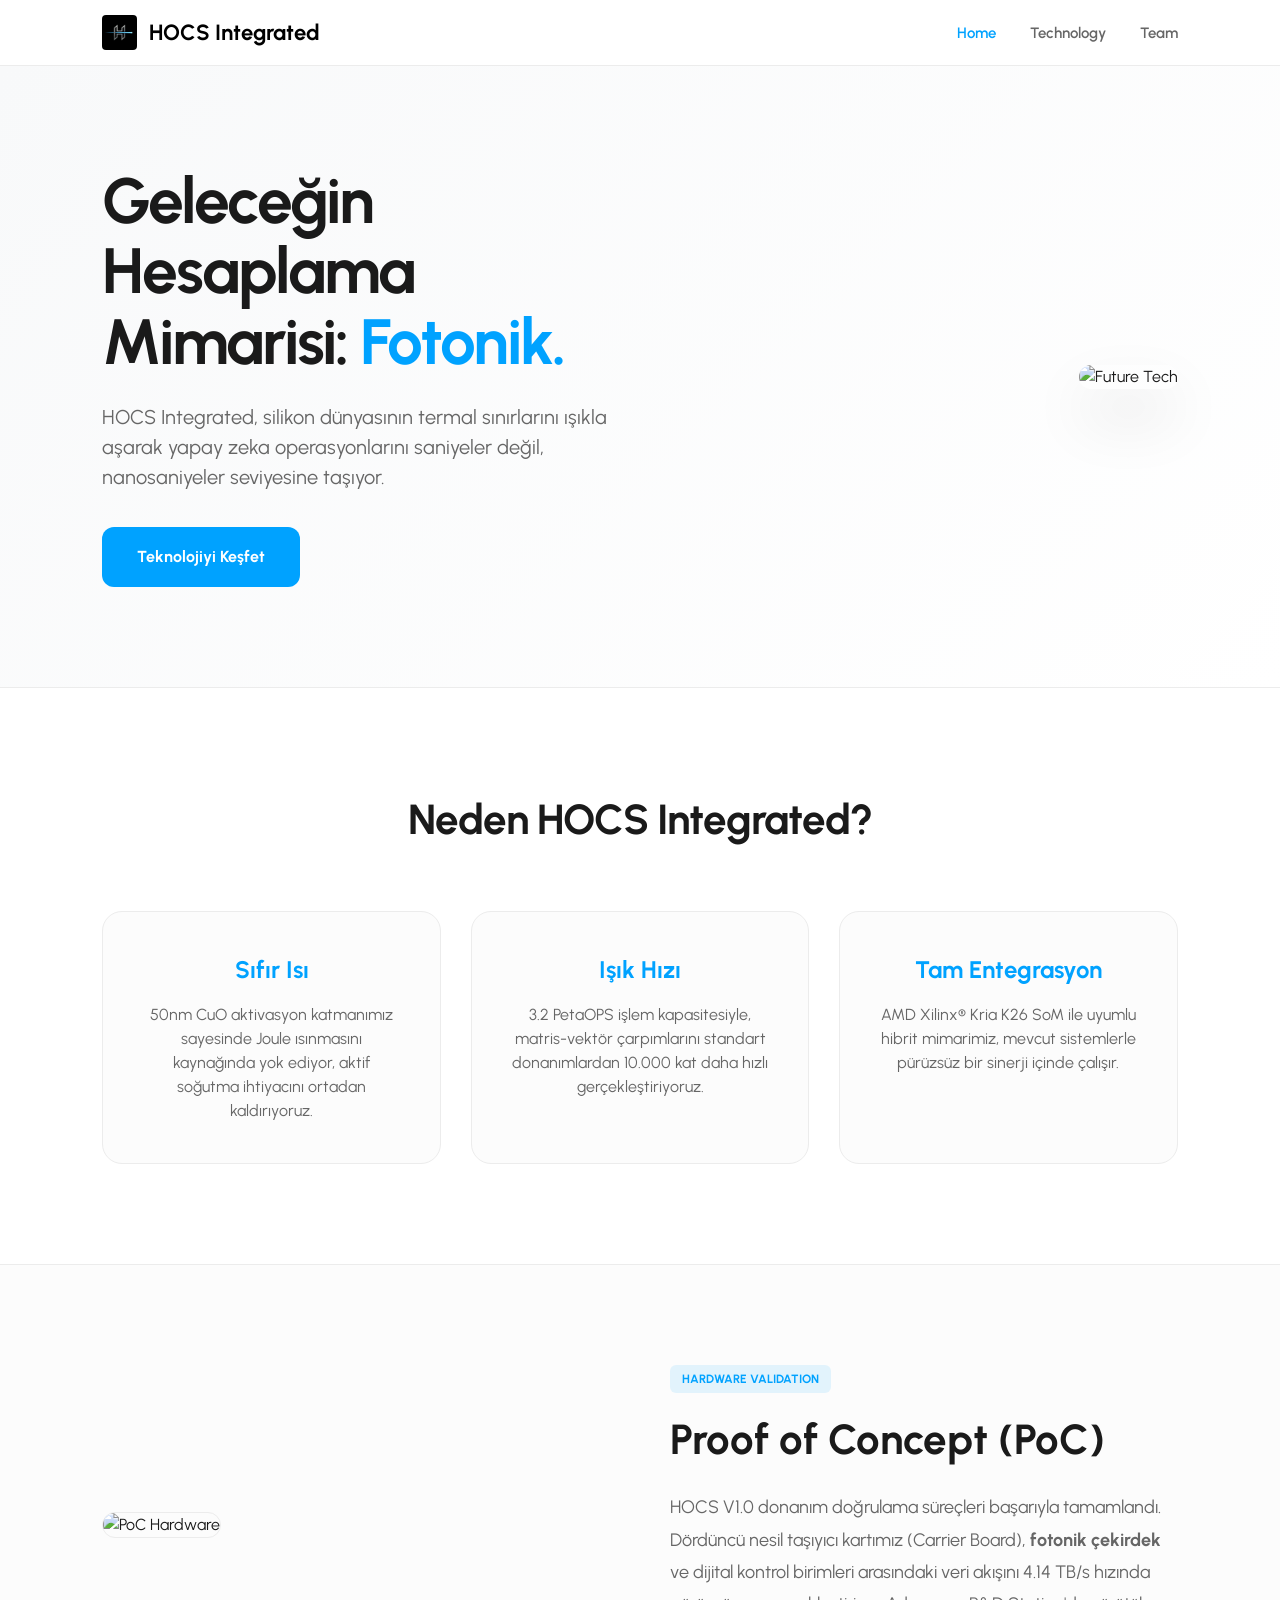
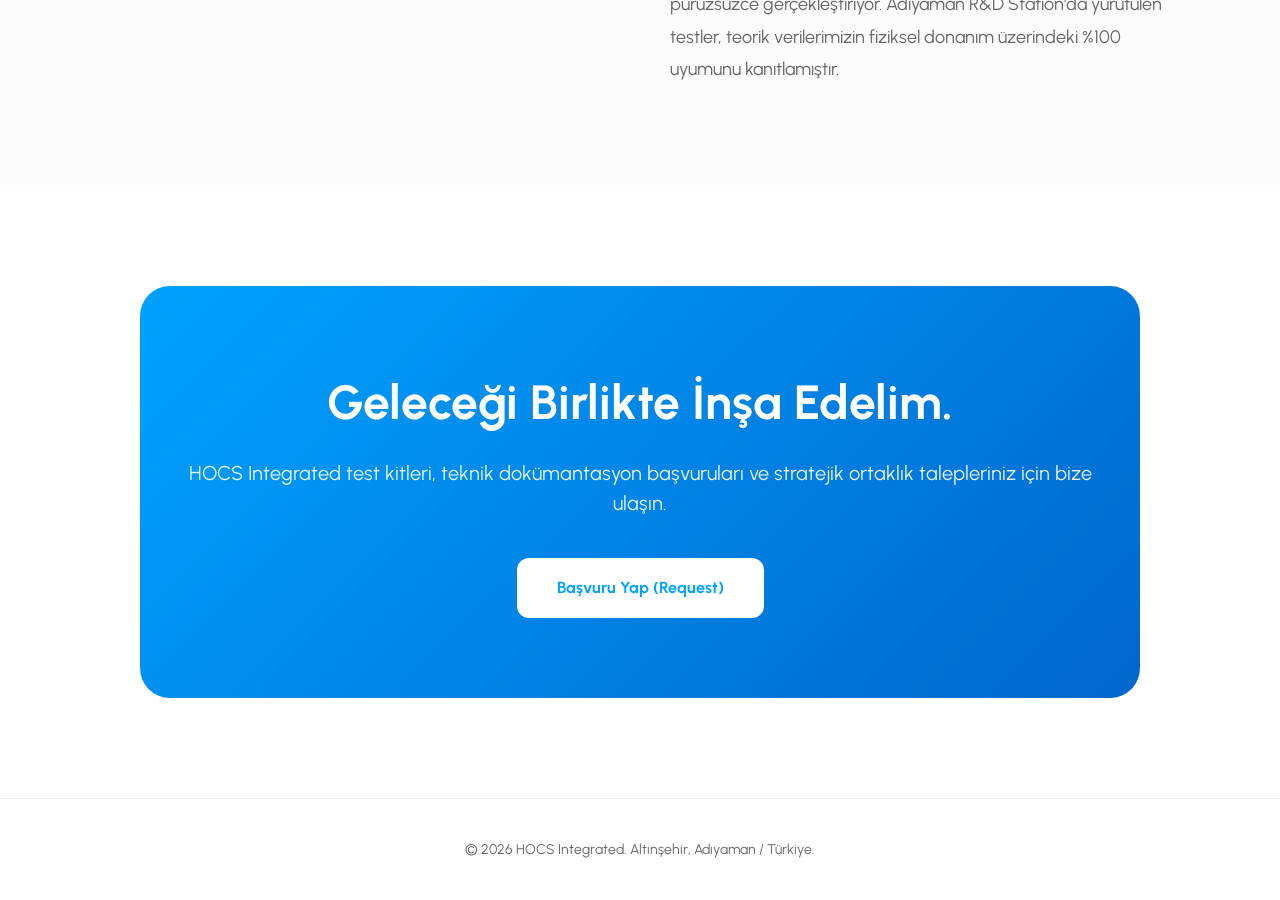
==== commit 030dd720: "Update title and enhance HTML structure" ====
--- a/index.html
+++ b/index.html
@@ -3,43 +3,203 @@
 <head>
     <meta charset="UTF-8">
     <meta name="viewport" content="width=device-width, initial-scale=1.0">
-    <title>HOCS Integrated</title>
+    <title>HOCS Integrated | Hybrid Optical Computing System</title>
+    <link rel="preconnect" href="https://fonts.googleapis.com">
+    <link rel="preconnect" href="https://fonts.gstatic.com" crossorigin>
+    <link href="https://fonts.googleapis.com/css2?family=Urbanist:wght@300;400;600;700&display=swap" rel="stylesheet">
     <link rel="stylesheet" href="css/style.css">
+    <style>
+        :root {
+            --bg-color: #ffffff;
+            --surface: #fcfcfc;
+            --border: #ececec;
+            --accent-blue: #00a2ff;
+            --text-main: #1a1a1a;
+            --text-muted: #666666;
+        }
+
+        body {
+            font-family: 'Urbanist', sans-serif;
+            background-color: var(--bg-color);
+            color: var(--text-main);
+            margin: 0;
+            -webkit-font-smoothing: antialiased;
+        }
+
+        /* Navbar */
+        nav {
+            display: flex;
+            justify-content: space-between;
+            align-items: center;
+            padding: 15px 8%;
+            background: rgba(255, 255, 255, 0.98);
+            backdrop-filter: blur(10px);
+            border-bottom: 1px solid var(--border);
+            position: sticky;
+            top: 0;
+            z-index: 1000;
+        }
+
+        .nav-logo {
+            display: flex;
+            align-items: center;
+            gap: 12px;
+            font-weight: 700;
+            text-decoration: none;
+            color: var(--text-main);
+            font-size: 22px;
+        }
+
+        .nav-logo img { height: 35px; width: auto; }
+        .nav-links a { color: var(--text-muted); text-decoration: none; margin-left: 30px; font-weight: 600; font-size: 15px; }
+        .nav-links a:hover, .active-link { color: var(--accent-blue) !important; }
+
+        /* Hero Section */
+        .hero {
+            padding: 100px 8%;
+            display: flex;
+            align-items: center;
+            gap: 50px;
+            background: linear-gradient(135deg, #f8f9fa 0%, #ffffff 100%);
+            border-bottom: 1px solid var(--border);
+        }
+
+        .hero-content { flex: 1; }
+        .hero-content h1 { font-size: 64px; font-weight: 700; letter-spacing: -2px; line-height: 1.1; margin-bottom: 25px; }
+        .hero-content p { font-size: 20px; color: var(--text-muted); margin-bottom: 35px; max-width: 600px; }
+        
+        .cta-button {
+            padding: 18px 35px;
+            background: var(--accent-blue);
+            color: white;
+            text-decoration: none;
+            border-radius: 12px;
+            font-weight: 700;
+            font-size: 16px;
+            transition: 0.3s;
+            display: inline-block;
+        }
+        .cta-button:hover { background: #0088dd; transform: translateY(-3px); }
+
+        .hero-image { flex: 1; text-align: right; }
+        .hero-image img { width: 100%; max-width: 600px; border-radius: 24px; box-shadow: 0 30px 60px rgba(0,0,0,0.1); }
+
+        /* Value Prop Section */
+        .values { padding: 100px 8%; text-align: center; }
+        .values h2 { font-size: 42px; margin-bottom: 60px; letter-spacing: -1px; }
+        .value-grid { display: grid; grid-template-columns: repeat(3, 1fr); gap: 30px; }
+        .value-card { padding: 40px; background: var(--surface); border: 1px solid var(--border); border-radius: 20px; transition: 0.3s; }
+        .value-card:hover { border-color: var(--accent-blue); transform: translateY(-5px); }
+        .value-card h3 { font-size: 24px; margin-bottom: 15px; }
+        .value-card p { color: var(--text-muted); font-size: 16px; }
+
+        /* PoC Section (Proof of Concept) */
+        .poc-section { padding: 100px 8%; background-color: #fcfcfc; border-top: 1px solid var(--border); }
+        .poc-container { display: flex; align-items: center; gap: 60px; }
+        .poc-img { flex: 1; }
+        .poc-img img { width: 100%; border-radius: 20px; border: 1px solid var(--border); }
+        .poc-text { flex: 1; }
+        .poc-text h2 { font-size: 42px; margin-bottom: 20px; }
+        .poc-text p { font-size: 18px; color: var(--text-muted); line-height: 1.8; }
+        .badge-small { display: inline-block; padding: 5px 12px; background: rgba(0,162,255,0.1); color: var(--accent-blue); border-radius: 6px; font-size: 12px; font-weight: 700; margin-bottom: 15px; }
+
+        /* Request Section */
+        .request-section { padding: 100px 8%; text-align: center; }
+        .request-card {
+            background: linear-gradient(135deg, #00a2ff 0%, #0066cc 100%);
+            padding: 80px 40px;
+            border-radius: 30px;
+            color: white;
+            max-width: 1000px;
+            margin: 0 auto;
+        }
+        .request-card h2 { font-size: 48px; margin-bottom: 20px; }
+        .request-card p { font-size: 20px; opacity: 0.9; margin-bottom: 40px; }
+        .white-button {
+            padding: 18px 40px;
+            background: white;
+            color: var(--accent-blue);
+            text-decoration: none;
+            border-radius: 12px;
+            font-weight: 700;
+            transition: 0.3s;
+            display: inline-block;
+        }
+        .white-button:hover { transform: scale(1.05); }
+
+        footer { padding: 40px 8%; text-align: center; border-top: 1px solid var(--border); color: var(--text-muted); font-size: 14px; }
+    </style>
 </head>
 <body>
+
     <nav>
-        <a href="index.html" class="nav-logo"><img src="logo.jpg" alt="HOCS"> HOCS INTEGRATED</a>
+        <a href="index.html" class="nav-logo">
+            <img src="logo.jpg" alt="Logo"> HOCS Integrated
+        </a>
         <div class="nav-links">
             <a href="index.html" class="active-link">Home</a>
             <a href="technology.html">Technology</a>
             <a href="team.html">Team</a>
-            <a href="portal.html" style="color:var(--accent); font-weight:600;">Partner Portal</a>
         </div>
     </nav>
 
-    <header class="hero-simple">
-        <div class="reveal">
-            <h1 class="hero-title">Breaking the Thermal Wall.</h1>
-            <p style="color:var(--text-muted); font-size:1.2rem; margin-bottom:30px;">4.14 TB/s zero-latency optical hardware architecture.</p>
-            <div class="metrics">
-                <div class="m-item"><strong><span class="counter-val">4.14</span></strong> TB/s</div>
-                <div class="m-item"><strong>&lt; 1</strong> ns Latency</div>
-            </div>
-            <a href="#contact" class="btn-primary">Join Waitlist</a>
-        </div>
-        <div class="reveal"><img src="Micro-Nanoscale-Fabrication-Engineering_CHEMENG440.jpg" style="width:100%; border-radius:20px;"></div>
-    </header>
-
-    <section id="contact" style="padding:100px 8%; background:var(--surface);">
-        <div class="reveal" style="max-width:500px; margin:0 auto; background:#fff; padding:50px; border-radius:30px; border:1px solid var(--border)!important;">
-            <h2 style="text-align:center; margin-bottom:30px;">PoC & Dev-Kit Request</h2>
-            <form action="https://formspree.io/f/mrejkoky" method="POST" style="display:flex; flex-direction:column; gap:15px;">
-                <input type="text" name="name" placeholder="Full Name" required style="padding:15px; background:var(--surface); border-radius:8px;">
-                <input type="email" name="email" placeholder="Email Address" required style="padding:15px; background:var(--surface); border-radius:8px;">
-                <button type="submit" class="btn-primary">Submit Application</button>
-            </form>
-        </div>
-    </section>
+    <section class="hero">
+        <div class="hero-content">
+            <h1>Geleceğin Hesaplama Mimarisi: <span style="color: #00a2ff;">Fotonik.</span></h1>
+            <p>HOCS Integrated, silikon dünyasının termal sınırlarını ışıkla aşarak yapay zeka operasyonlarını saniyeler değil, nanosaniyeler seviyesine taşıyor.</p>
+            <a href="technology.html" class="cta-button">Teknolojiyi Keşfet</a>
+        </div>
+        <div class="hero-image">
+            <img src="https://images.unsplash.com/photo-1550751827-4bd374c3f58b?q=80&w=2070&auto=format&fit=crop" alt="Future Tech">
+        </div>
+    </section>
+
+    <section class="values">
+        <h2>Neden HOCS Integrated?</h2>
+        <div class="value-grid">
+            <div class="value-card">
+                <h3 style="color: #00a2ff;">Sıfır Isı</h3>
+                <p>50nm CuO aktivasyon katmanımız sayesinde Joule ısınmasını kaynağında yok ediyor, aktif soğutma ihtiyacını ortadan kaldırıyoruz.</p>
+            </div>
+            <div class="value-card">
+                <h3 style="color: #00a2ff;">Işık Hızı</h3>
+                <p>3.2 PetaOPS işlem kapasitesiyle, matris-vektör çarpımlarını standart donanımlardan 10.000 kat daha hızlı gerçekleştiriyoruz.</p>
+            </div>
+            <div class="value-card">
+                <h3 style="color: #00a2ff;">Tam Entegrasyon</h3>
+                <p>AMD Xilinx® Kria K26 SoM ile uyumlu hibrit mimarimiz, mevcut sistemlerle pürüzsüz bir sinerji içinde çalışır.</p>
+            </div>
+        </div>
+    </section>
+
+    <section class="poc-section">
+        <div class="poc-container">
+            <div class="poc-img">
+                <img src="https://images.unsplash.com/photo-1517077304055-6e89abbf09b0?q=80&w=2069&auto=format&fit=crop" alt="PoC Hardware">
+            </div>
+            <div class="poc-text">
+                <span class="badge-small">HARDWARE VALIDATION</span>
+                <h2>Proof of Concept (PoC)</h2>
+                <p>
+                    HOCS V1.0 donanım doğrulama süreçleri başarıyla tamamlandı. Dördüncü nesil taşıyıcı kartımız (Carrier Board), 
+                    <strong>fotonik çekirdek</strong> ve dijital kontrol birimleri arasındaki veri akışını 4.14 TB/s hızında 
+                    pürüzsüzce gerçekleştiriyor. Adıyaman R&D Station'da yürütülen testler, teorik verilerimizin fiziksel donanım üzerindeki %100 uyumunu kanıtlamıştır.
+                </p>
+            </div>
+        </div>
+    </section>
+
+    <section class="request-section">
+        <div class="request-card">
+            <h2>Geleceği Birlikte İnşa Edelim.</h2>
+            <p>HOCS Integrated test kitleri, teknik dokümantasyon başvuruları ve stratejik ortaklık talepleriniz için bize ulaşın.</p>
+            <a href="mailto:request@hocsintegrated.com" class="white-button">Başvuru Yap (Request)</a>
+        </div>
+    </section>
+
+    <footer>
+        <p>&copy; 2026 HOCS Integrated. Altınşehir, Adıyaman / Türkiye.</p>
+    </footer>
 
     <script src="js/main.js"></script>
 </body>
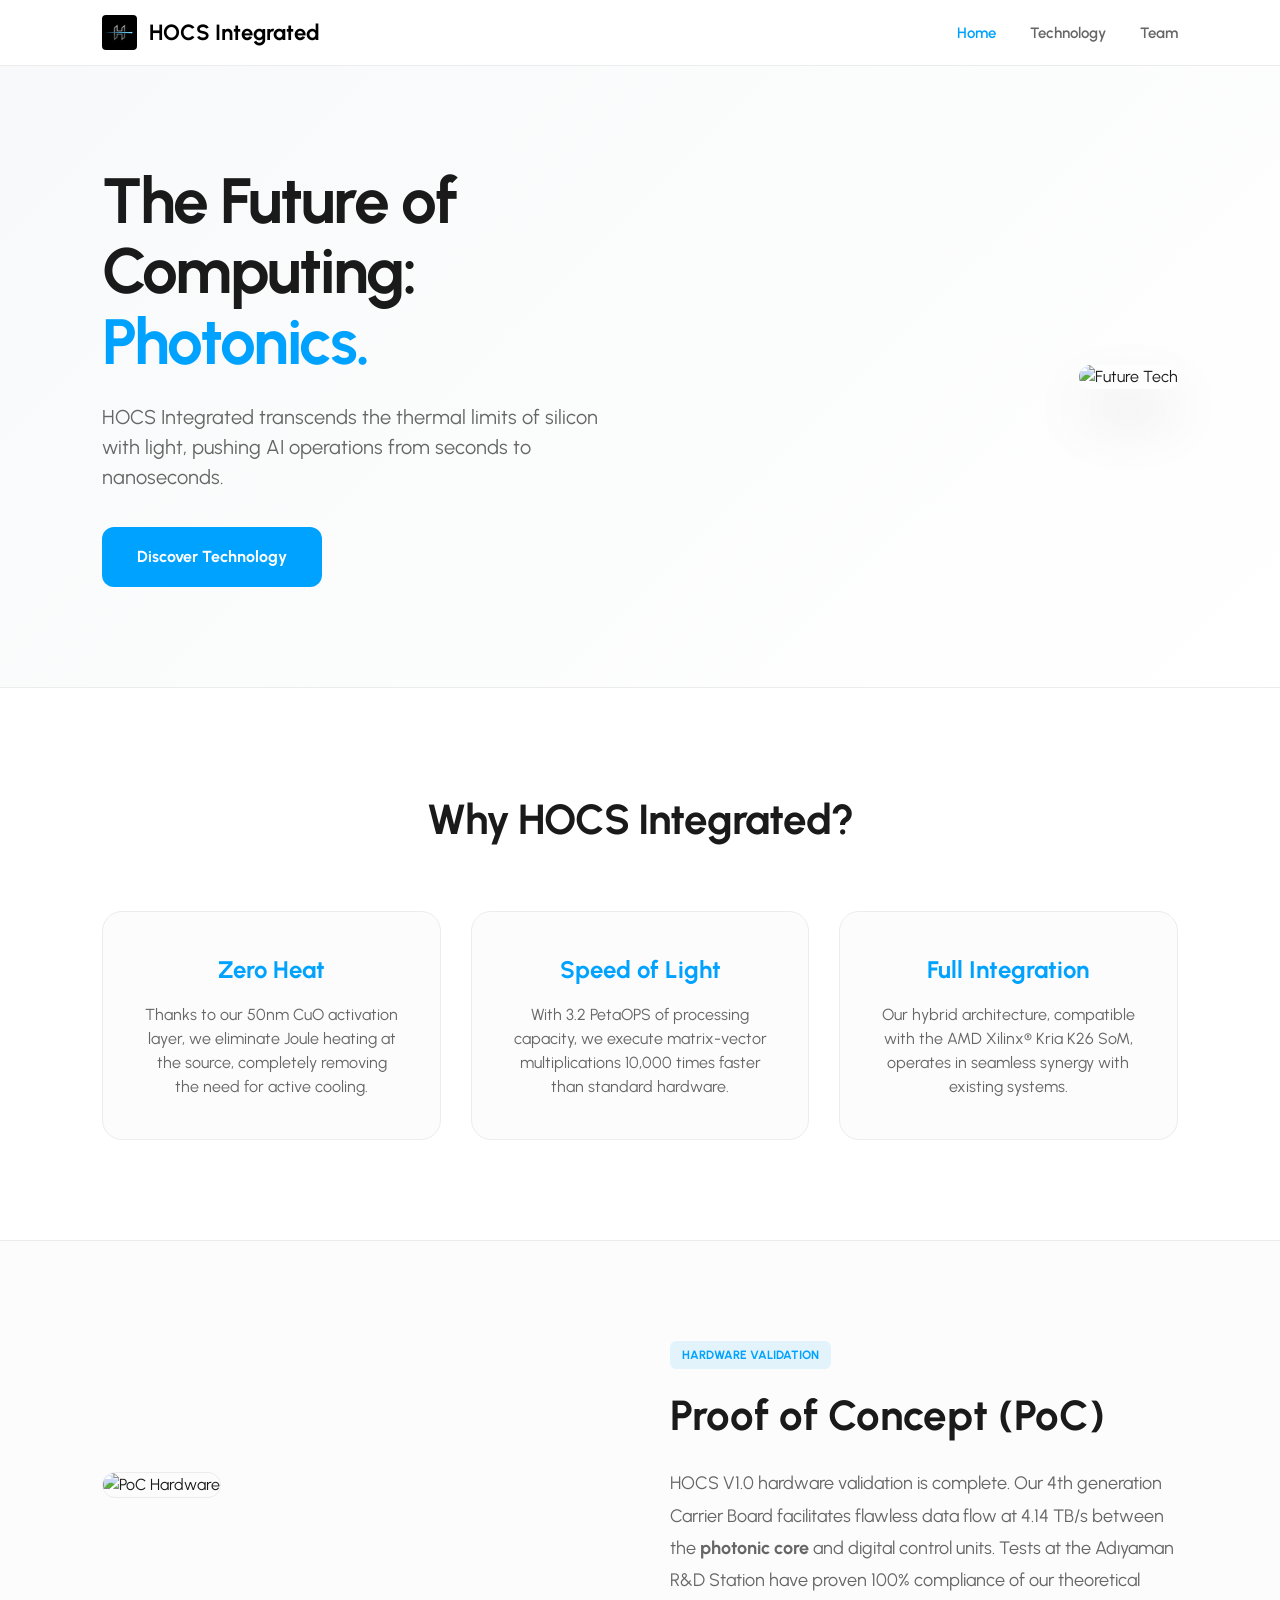
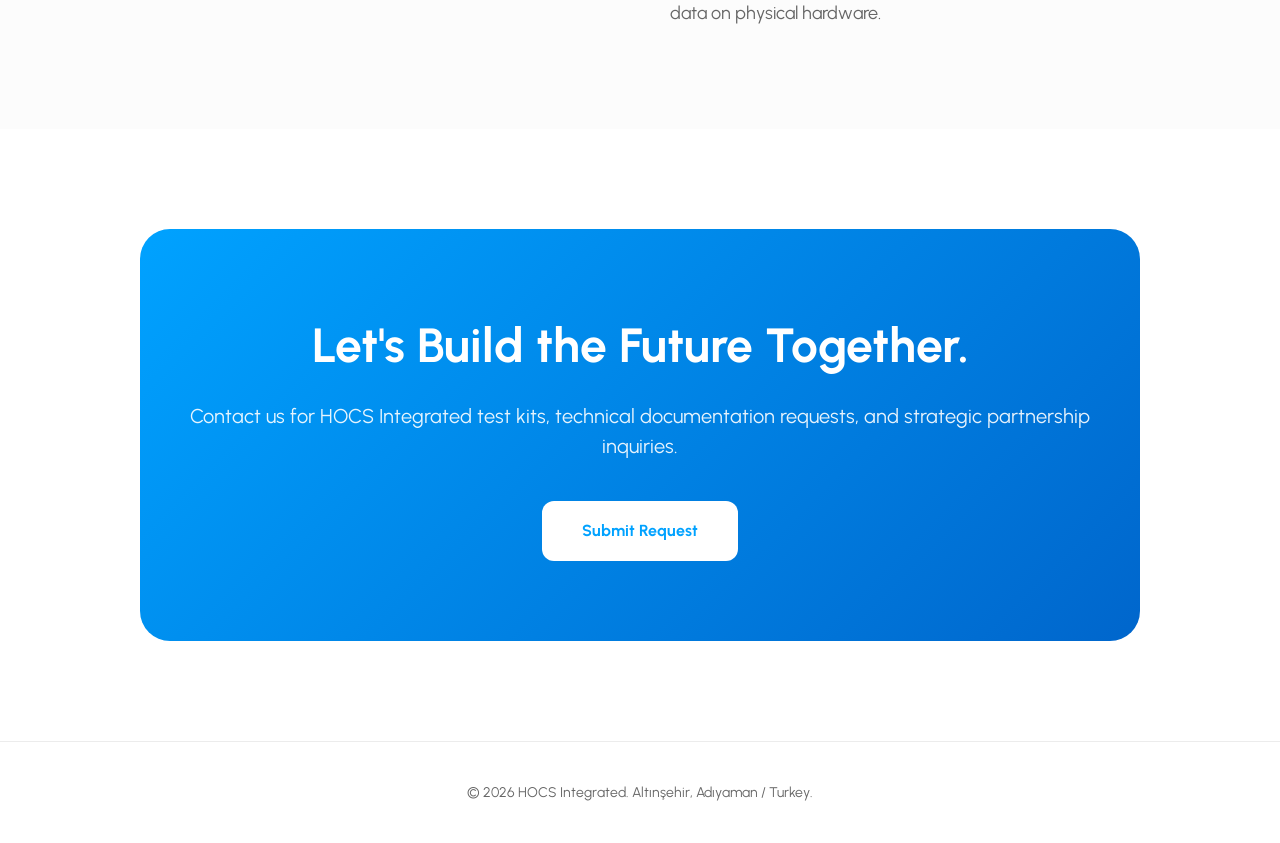
==== commit cd7ab401: "Implement multilingual support in index.html Add multilingual support with data-i18n attributes and " ====
--- a/index.html
+++ b/index.html
@@ -4,10 +4,23 @@
     <meta charset="UTF-8">
     <meta name="viewport" content="width=device-width, initial-scale=1.0">
     <title>HOCS Integrated | Hybrid Optical Computing System</title>
+    
+    <link rel="icon" type="image/jpeg" href="logo.jpg">
+
+    <link rel="alternate" hreflang="tr" href="https://www.hocsintegrated.com/" />
+    <link rel="alternate" hreflang="en" href="https://www.hocsintegrated.com/?lang=en" />
+    <link rel="alternate" hreflang="de" href="https://www.hocsintegrated.com/?lang=de" />
+    <link rel="alternate" hreflang="fr" href="https://www.hocsintegrated.com/?lang=fr" />
+    <link rel="alternate" hreflang="ru" href="https://www.hocsintegrated.com/?lang=ru" />
+    <link rel="alternate" hreflang="ja" href="https://www.hocsintegrated.com/?lang=ja" />
+    <link rel="alternate" hreflang="zh" href="https://www.hocsintegrated.com/?lang=zh" />
+    <link rel="alternate" hreflang="x-default" href="https://www.hocsintegrated.com/?lang=en" />
+
     <link rel="preconnect" href="https://fonts.googleapis.com">
     <link rel="preconnect" href="https://fonts.gstatic.com" crossorigin>
     <link href="https://fonts.googleapis.com/css2?family=Urbanist:wght@300;400;600;700&display=swap" rel="stylesheet">
     <link rel="stylesheet" href="css/style.css">
+    
     <style>
         :root {
             --bg-color: #ffffff;
@@ -27,60 +40,19 @@
         }
 
         /* Navbar */
-        nav {
-            display: flex;
-            justify-content: space-between;
-            align-items: center;
-            padding: 15px 8%;
-            background: rgba(255, 255, 255, 0.98);
-            backdrop-filter: blur(10px);
-            border-bottom: 1px solid var(--border);
-            position: sticky;
-            top: 0;
-            z-index: 1000;
-        }
-
-        .nav-logo {
-            display: flex;
-            align-items: center;
-            gap: 12px;
-            font-weight: 700;
-            text-decoration: none;
-            color: var(--text-main);
-            font-size: 22px;
-        }
-
+        nav { display: flex; justify-content: space-between; align-items: center; padding: 15px 8%; background: rgba(255, 255, 255, 0.98); backdrop-filter: blur(10px); border-bottom: 1px solid var(--border); position: sticky; top: 0; z-index: 1000; }
+        .nav-logo { display: flex; align-items: center; gap: 12px; font-weight: 700; text-decoration: none; color: var(--text-main); font-size: 22px; }
         .nav-logo img { height: 35px; width: auto; }
         .nav-links a { color: var(--text-muted); text-decoration: none; margin-left: 30px; font-weight: 600; font-size: 15px; }
         .nav-links a:hover, .active-link { color: var(--accent-blue) !important; }
 
         /* Hero Section */
-        .hero {
-            padding: 100px 8%;
-            display: flex;
-            align-items: center;
-            gap: 50px;
-            background: linear-gradient(135deg, #f8f9fa 0%, #ffffff 100%);
-            border-bottom: 1px solid var(--border);
-        }
-
+        .hero { padding: 100px 8%; display: flex; align-items: center; gap: 50px; background: linear-gradient(135deg, #f8f9fa 0%, #ffffff 100%); border-bottom: 1px solid var(--border); }
         .hero-content { flex: 1; }
         .hero-content h1 { font-size: 64px; font-weight: 700; letter-spacing: -2px; line-height: 1.1; margin-bottom: 25px; }
         .hero-content p { font-size: 20px; color: var(--text-muted); margin-bottom: 35px; max-width: 600px; }
-        
-        .cta-button {
-            padding: 18px 35px;
-            background: var(--accent-blue);
-            color: white;
-            text-decoration: none;
-            border-radius: 12px;
-            font-weight: 700;
-            font-size: 16px;
-            transition: 0.3s;
-            display: inline-block;
-        }
+        .cta-button { padding: 18px 35px; background: var(--accent-blue); color: white; text-decoration: none; border-radius: 12px; font-weight: 700; font-size: 16px; transition: 0.3s; display: inline-block; }
         .cta-button:hover { background: #0088dd; transform: translateY(-3px); }
-
         .hero-image { flex: 1; text-align: right; }
         .hero-image img { width: 100%; max-width: 600px; border-radius: 24px; box-shadow: 0 30px 60px rgba(0,0,0,0.1); }
 
@@ -93,7 +65,7 @@
         .value-card h3 { font-size: 24px; margin-bottom: 15px; }
         .value-card p { color: var(--text-muted); font-size: 16px; }
 
-        /* PoC Section (Proof of Concept) */
+        /* PoC Section */
         .poc-section { padding: 100px 8%; background-color: #fcfcfc; border-top: 1px solid var(--border); }
         .poc-container { display: flex; align-items: center; gap: 60px; }
         .poc-img { flex: 1; }
@@ -105,26 +77,10 @@
 
         /* Request Section */
         .request-section { padding: 100px 8%; text-align: center; }
-        .request-card {
-            background: linear-gradient(135deg, #00a2ff 0%, #0066cc 100%);
-            padding: 80px 40px;
-            border-radius: 30px;
-            color: white;
-            max-width: 1000px;
-            margin: 0 auto;
-        }
+        .request-card { background: linear-gradient(135deg, #00a2ff 0%, #0066cc 100%); padding: 80px 40px; border-radius: 30px; color: white; max-width: 1000px; margin: 0 auto; }
         .request-card h2 { font-size: 48px; margin-bottom: 20px; }
         .request-card p { font-size: 20px; opacity: 0.9; margin-bottom: 40px; }
-        .white-button {
-            padding: 18px 40px;
-            background: white;
-            color: var(--accent-blue);
-            text-decoration: none;
-            border-radius: 12px;
-            font-weight: 700;
-            transition: 0.3s;
-            display: inline-block;
-        }
+        .white-button { padding: 18px 40px; background: white; color: var(--accent-blue); text-decoration: none; border-radius: 12px; font-weight: 700; transition: 0.3s; display: inline-block; }
         .white-button:hover { transform: scale(1.05); }
 
         footer { padding: 40px 8%; text-align: center; border-top: 1px solid var(--border); color: var(--text-muted); font-size: 14px; }
@@ -137,17 +93,17 @@
             <img src="logo.jpg" alt="Logo"> HOCS Integrated
         </a>
         <div class="nav-links">
-            <a href="index.html" class="active-link">Home</a>
-            <a href="technology.html">Technology</a>
-            <a href="team.html">Team</a>
+            <a href="index.html" class="active-link" data-i18n="nav_home">Home</a>
+            <a href="technology.html" data-i18n="nav_tech">Technology</a>
+            <a href="team.html" data-i18n="nav_team">Team</a>
         </div>
     </nav>
 
     <section class="hero">
         <div class="hero-content">
-            <h1>Geleceğin Hesaplama Mimarisi: <span style="color: #00a2ff;">Fotonik.</span></h1>
-            <p>HOCS Integrated, silikon dünyasının termal sınırlarını ışıkla aşarak yapay zeka operasyonlarını saniyeler değil, nanosaniyeler seviyesine taşıyor.</p>
-            <a href="technology.html" class="cta-button">Teknolojiyi Keşfet</a>
+            <h1 data-i18n="hero_title">Geleceğin Hesaplama Mimarisi: <span style="color: #00a2ff;">Fotonik.</span></h1>
+            <p data-i18n="hero_desc">HOCS Integrated, silikon dünyasının termal sınırlarını ışıkla aşarak yapay zeka operasyonlarını saniyeler değil, nanosaniyeler seviyesine taşıyor.</p>
+            <a href="technology.html" class="cta-button" data-i18n="hero_btn">Teknolojiyi Keşfet</a>
         </div>
         <div class="hero-image">
             <img src="https://images.unsplash.com/photo-1550751827-4bd374c3f58b?q=80&w=2070&auto=format&fit=crop" alt="Future Tech">
@@ -155,19 +111,19 @@
     </section>
 
     <section class="values">
-        <h2>Neden HOCS Integrated?</h2>
+        <h2 data-i18n="values_title">Neden HOCS Integrated?</h2>
         <div class="value-grid">
             <div class="value-card">
-                <h3 style="color: #00a2ff;">Sıfır Isı</h3>
-                <p>50nm CuO aktivasyon katmanımız sayesinde Joule ısınmasını kaynağında yok ediyor, aktif soğutma ihtiyacını ortadan kaldırıyoruz.</p>
+                <h3 style="color: #00a2ff;" data-i18n="val1_title">Sıfır Isı</h3>
+                <p data-i18n="val1_desc">50nm CuO aktivasyon katmanımız sayesinde Joule ısınmasını kaynağında yok ediyor, aktif soğutma ihtiyacını ortadan kaldırıyoruz.</p>
             </div>
             <div class="value-card">
-                <h3 style="color: #00a2ff;">Işık Hızı</h3>
-                <p>3.2 PetaOPS işlem kapasitesiyle, matris-vektör çarpımlarını standart donanımlardan 10.000 kat daha hızlı gerçekleştiriyoruz.</p>
+                <h3 style="color: #00a2ff;" data-i18n="val2_title">Işık Hızı</h3>
+                <p data-i18n="val2_desc">3.2 PetaOPS işlem kapasitesiyle, matris-vektör çarpımlarını standart donanımlardan 10.000 kat daha hızlı gerçekleştiriyoruz.</p>
             </div>
             <div class="value-card">
-                <h3 style="color: #00a2ff;">Tam Entegrasyon</h3>
-                <p>AMD Xilinx® Kria K26 SoM ile uyumlu hibrit mimarimiz, mevcut sistemlerle pürüzsüz bir sinerji içinde çalışır.</p>
+                <h3 style="color: #00a2ff;" data-i18n="val3_title">Tam Entegrasyon</h3>
+                <p data-i18n="val3_desc">AMD Xilinx® Kria K26 SoM ile uyumlu hibrit mimarimiz, mevcut sistemlerle pürüzsüz bir sinerji içinde çalışır.</p>
             </div>
         </div>
     </section>
@@ -178,9 +134,9 @@
                 <img src="https://images.unsplash.com/photo-1517077304055-6e89abbf09b0?q=80&w=2069&auto=format&fit=crop" alt="PoC Hardware">
             </div>
             <div class="poc-text">
-                <span class="badge-small">HARDWARE VALIDATION</span>
-                <h2>Proof of Concept (PoC)</h2>
-                <p>
+                <span class="badge-small" data-i18n="poc_badge">HARDWARE VALIDATION</span>
+                <h2 data-i18n="poc_title">Proof of Concept (PoC)</h2>
+                <p data-i18n="poc_desc">
                     HOCS V1.0 donanım doğrulama süreçleri başarıyla tamamlandı. Dördüncü nesil taşıyıcı kartımız (Carrier Board), 
                     <strong>fotonik çekirdek</strong> ve dijital kontrol birimleri arasındaki veri akışını 4.14 TB/s hızında 
                     pürüzsüzce gerçekleştiriyor. Adıyaman R&D Station'da yürütülen testler, teorik verilerimizin fiziksel donanım üzerindeki %100 uyumunu kanıtlamıştır.
@@ -191,16 +147,161 @@
 
     <section class="request-section">
         <div class="request-card">
-            <h2>Geleceği Birlikte İnşa Edelim.</h2>
-            <p>HOCS Integrated test kitleri, teknik dokümantasyon başvuruları ve stratejik ortaklık talepleriniz için bize ulaşın.</p>
-            <a href="mailto:request@hocsintegrated.com" class="white-button">Başvuru Yap (Request)</a>
+            <h2 data-i18n="req_title">Geleceği Birlikte İnşa Edelim.</h2>
+            <p data-i18n="req_desc">HOCS Integrated test kitleri, teknik dokümantasyon başvuruları ve stratejik ortaklık talepleriniz için bize ulaşın.</p>
+            <a href="mailto:request@hocsintegrated.com" class="white-button" data-i18n="req_btn">Başvuru Yap (Request)</a>
         </div>
     </section>
 
     <footer>
-        <p>&copy; 2026 HOCS Integrated. Altınşehir, Adıyaman / Türkiye.</p>
+        <p data-i18n="footer_text">&copy; 2026 HOCS Integrated. Altınşehir, Adıyaman / Türkiye.</p>
     </footer>
 
+    <script>
+        const translations = {
+            "tr": {
+                "nav_home": "Ana Sayfa", "nav_tech": "Teknoloji", "nav_team": "Ekip",
+                "hero_title": "Geleceğin Hesaplama Mimarisi: <span style='color: #00a2ff;'>Fotonik.</span>",
+                "hero_desc": "HOCS Integrated, silikon dünyasının termal sınırlarını ışıkla aşarak yapay zeka operasyonlarını saniyeler değil, nanosaniyeler seviyesine taşıyor.",
+                "hero_btn": "Teknolojiyi Keşfet",
+                "values_title": "Neden HOCS Integrated?",
+                "val1_title": "Sıfır Isı", "val1_desc": "50nm CuO aktivasyon katmanımız sayesinde Joule ısınmasını kaynağında yok ediyor, aktif soğutma ihtiyacını ortadan kaldırıyoruz.",
+                "val2_title": "Işık Hızı", "val2_desc": "3.2 PetaOPS işlem kapasitesiyle, matris-vektör çarpımlarını standart donanımlardan 10.000 kat daha hızlı gerçekleştiriyoruz.",
+                "val3_title": "Tam Entegrasyon", "val3_desc": "AMD Xilinx® Kria K26 SoM ile uyumlu hibrit mimarimiz, mevcut sistemlerle pürüzsüz bir sinerji içinde çalışır.",
+                "poc_badge": "DONANIM DOĞRULAMASI",
+                "poc_title": "Proof of Concept (PoC)",
+                "poc_desc": "HOCS V1.0 donanım doğrulama süreçleri başarıyla tamamlandı. Dördüncü nesil taşıyıcı kartımız (Carrier Board), <strong>fotonik çekirdek</strong> ve dijital kontrol birimleri arasındaki veri akışını 4.14 TB/s hızında pürüzsüzce gerçekleştiriyor. Adıyaman R&D Station'da yürütülen testler, teorik verilerimizin fiziksel donanım üzerindeki %100 uyumunu kanıtlamıştır.",
+                "req_title": "Geleceği Birlikte İnşa Edelim.",
+                "req_desc": "HOCS Integrated test kitleri, teknik dokümantasyon başvuruları ve stratejik ortaklık talepleriniz için bize ulaşın.",
+                "req_btn": "Başvuru Yap (Request)",
+                "footer_text": "&copy; 2026 HOCS Integrated. Altınşehir, Adıyaman / Türkiye."
+            },
+            "en": {
+                "nav_home": "Home", "nav_tech": "Technology", "nav_team": "Team",
+                "hero_title": "The Future of Computing: <span style='color: #00a2ff;'>Photonics.</span>",
+                "hero_desc": "HOCS Integrated transcends the thermal limits of silicon with light, pushing AI operations from seconds to nanoseconds.",
+                "hero_btn": "Discover Technology",
+                "values_title": "Why HOCS Integrated?",
+                "val1_title": "Zero Heat", "val1_desc": "Thanks to our 50nm CuO activation layer, we eliminate Joule heating at the source, completely removing the need for active cooling.",
+                "val2_title": "Speed of Light", "val2_desc": "With 3.2 PetaOPS of processing capacity, we execute matrix-vector multiplications 10,000 times faster than standard hardware.",
+                "val3_title": "Full Integration", "val3_desc": "Our hybrid architecture, compatible with the AMD Xilinx® Kria K26 SoM, operates in seamless synergy with existing systems.",
+                "poc_badge": "HARDWARE VALIDATION",
+                "poc_title": "Proof of Concept (PoC)",
+                "poc_desc": "HOCS V1.0 hardware validation is complete. Our 4th generation Carrier Board facilitates flawless data flow at 4.14 TB/s between the <strong>photonic core</strong> and digital control units. Tests at the Adıyaman R&D Station have proven 100% compliance of our theoretical data on physical hardware.",
+                "req_title": "Let's Build the Future Together.",
+                "req_desc": "Contact us for HOCS Integrated test kits, technical documentation requests, and strategic partnership inquiries.",
+                "req_btn": "Submit Request",
+                "footer_text": "&copy; 2026 HOCS Integrated. Altınşehir, Adıyaman / Turkey."
+            },
+            "de": {
+                "nav_home": "Startseite", "nav_tech": "Technologie", "nav_team": "Team",
+                "hero_title": "Die Zukunft des Computings: <span style='color: #00a2ff;'>Photonik.</span>",
+                "hero_desc": "HOCS Integrated überwindet die thermischen Grenzen von Silizium mit Licht und beschleunigt KI-Operationen auf Nanosekunden.",
+                "hero_btn": "Technologie Entdecken",
+                "values_title": "Warum HOCS Integrated?",
+                "val1_title": "Null Hitze", "val1_desc": "Dank unserer 50nm CuO-Schicht eliminieren wir die Joule-Erwärmung an der Quelle und machen eine aktive Kühlung überflüssig.",
+                "val2_title": "Lichtgeschwindigkeit", "val2_desc": "Mit 3.2 PetaOPS Kapazität führen wir Matrix-Multiplikationen 10.000-mal schneller aus als Standardhardware.",
+                "val3_title": "Volle Integration", "val3_desc": "Unsere hybride Architektur, kompatibel mit dem AMD Xilinx® Kria K26 SoM, arbeitet nahtlos mit bestehenden Systemen zusammen.",
+                "poc_badge": "HARDWARE-VALIDIERUNG",
+                "poc_title": "Proof of Concept (PoC)",
+                "poc_desc": "Die Hardware-Validierung von HOCS V1.0 ist abgeschlossen. Unser Carrier Board der 4. Generation ermöglicht einen reibungslosen Datenfluss mit 4.14 TB/s. Die Tests in der Adıyaman R&D Station beweisen die 100%ige Übereinstimmung unserer theoretischen Daten.",
+                "req_title": "Lassen Sie uns die Zukunft gemeinsam bauen.",
+                "req_desc": "Kontaktieren Sie uns für Test-Kits, technische Dokumentationen und strategische Partnerschaften.",
+                "req_btn": "Anfrage Senden",
+                "footer_text": "&copy; 2026 HOCS Integrated. Altınşehir, Adıyaman / Türkei."
+            },
+            "fr": {
+                "nav_home": "Accueil", "nav_tech": "Technologie", "nav_team": "Équipe",
+                "hero_title": "L'Avenir de l'Informatique : <span style='color: #00a2ff;'>La Photonique.</span>",
+                "hero_desc": "HOCS Integrated dépasse les limites thermiques du silicium grâce à la lumière, propulsant les opérations d'IA à la nanoseconde.",
+                "hero_btn": "Découvrir la Technologie",
+                "values_title": "Pourquoi HOCS Integrated ?",
+                "val1_title": "Zéro Chaleur", "val1_desc": "Grâce à notre couche d'activation CuO de 50 nm, nous éliminons l'effet Joule à la source.",
+                "val2_title": "Vitesse de la Lumière", "val2_desc": "Avec une capacité de 3.2 PetaOPS, nous exécutons les calculs 10 000 fois plus vite.",
+                "val3_title": "Intégration Totale", "val3_desc": "Notre architecture hybride s'intègre parfaitement avec le SoM AMD Xilinx® Kria K26.",
+                "poc_badge": "VALIDATION MATÉRIELLE",
+                "poc_title": "Proof of Concept (PoC)",
+                "poc_desc": "La validation matérielle HOCS V1.0 est terminée. Notre carte porteuse garantit un flux de données de 4.14 To/s. Les tests à la station R&D d'Adıyaman ont prouvé une conformité de 100%.",
+                "req_title": "Construisons l'avenir ensemble.",
+                "req_desc": "Contactez-nous pour des kits de test, la documentation technique et les partenariats stratégiques.",
+                "req_btn": "Soumettre une Demande",
+                "footer_text": "&copy; 2026 HOCS Integrated. Altınşehir, Adıyaman / Turquie."
+            },
+            "ru": {
+                "nav_home": "Главная", "nav_tech": "Технологии", "nav_team": "Команда",
+                "hero_title": "Будущее вычислений: <span style='color: #00a2ff;'>Фотоника.</span>",
+                "hero_desc": "HOCS Integrated преодолевает тепловые пределы кремния с помощью света, ускоряя операции ИИ до наносекунд.",
+                "hero_btn": "Изучить технологию",
+                "values_title": "Почему HOCS Integrated?",
+                "val1_title": "Нулевой Нагрев", "val1_desc": "Благодаря слою CuO 50 нм мы устраняем джоулев нагрев в источнике, избавляясь от активного охлаждения.",
+                "val2_title": "Скорость Света", "val2_desc": "С мощностью 3.2 PetaOPS мы выполняем матричные вычисления в 10 000 раз быстрее стандартного оборудования.",
+                "val3_title": "Полная Интеграция", "val3_desc": "Наша гибридная архитектура бесшовно работает с существующими системами (AMD Xilinx® Kria K26).",
+                "poc_badge": "АППАРАТНАЯ ПРОВЕРКА",
+                "poc_title": "Proof of Concept (PoC)",
+                "poc_desc": "Аппаратная проверка HOCS V1.0 завершена. Наша несущая плата обеспечивает поток данных со скоростью 4.14 ТБ/с. Тесты на станции R&D в Адыямане подтвердили 100% соответствие теории физическому оборудованию.",
+                "req_title": "Давайте строить будущее вместе.",
+                "req_desc": "Свяжитесь с нами для получения тестовых наборов, документации и по вопросам партнерства.",
+                "req_btn": "Оставить заявку",
+                "footer_text": "&copy; 2026 HOCS Integrated. Алтыншехир, Адыяман / Турция."
+            },
+            "ja": {
+                "nav_home": "ホーム", "nav_tech": "テクノロジー", "nav_team": "チーム",
+                "hero_title": "コンピューティングの未来: <span style='color: #00a2ff;'>フォトニクス.</span>",
+                "hero_desc": "HOCS Integratedは光を用いてシリコンの熱限界を超え、AI演算をナノ秒レベルへ押し上げます。",
+                "hero_btn": "テクノロジーを探る",
+                "values_title": "なぜ HOCS Integrated なのか？",
+                "val1_title": "ゼロヒート", "val1_desc": "50nm CuO層により、ジュール熱を根源から排除し、冷却システムを不要にします。",
+                "val2_title": "光の速度", "val2_desc": "3.2 PetaOPSの処理能力で、行列演算を標準ハードウェアの1万倍の速度で実行します。",
+                "val3_title": "完全な統合", "val3_desc": "AMD Xilinx® Kria K26 SoMと互換性のあるハイブリッドアーキテクチャは、既存のシステムとシームレスに連携します。",
+                "poc_badge": "ハードウェア検証",
+                "poc_title": "概念実証 (PoC)",
+                "poc_desc": "HOCS V1.0のハードウェア検証が完了しました。Adıyaman R&D Stationでのテストにより、理論データが物理ハードウェアで100%機能することが証明されました。",
+                "req_title": "共に未来を築きましょう。",
+                "req_desc": "テストキット、技術ドキュメント、および戦略的パートナーシップについてはお問い合わせください。",
+                "req_btn": "リクエストを送信",
+                "footer_text": "&copy; 2026 HOCS Integrated. アドゥヤマン / トルコ."
+            },
+            "zh": {
+                "nav_home": "首页", "nav_tech": "技术", "nav_team": "团队",
+                "hero_title": "计算的未来：<span style='color: #00a2ff;'>光子学.</span>",
+                "hero_desc": "HOCS Integrated 利用光突破硅的热极限，将 AI 运算从秒级推向纳秒级。",
+                "hero_btn": "探索技术",
+                "values_title": "为什么选择 HOCS Integrated？",
+                "val1_title": "零热量", "val1_desc": "得益于我们的 50nm CuO 层，我们从源头消除了焦耳热，彻底摆脱了主动散热的需要。",
+                "val2_title": "光速", "val2_desc": "凭借 3.2 PetaOPS 的处理能力，我们执行矩阵运算的速度比标准硬件快 10,000 倍。",
+                "val3_title": "完全集成", "val3_desc": "我们的混合架构与 AMD Xilinx® Kria K26 SoM 兼容，可与现有系统无缝协同工作。",
+                "poc_badge": "硬件验证",
+                "poc_title": "概念验证 (PoC)",
+                "poc_desc": "HOCS V1.0 硬件验证已完成。我们的第四代载板实现了 4.14 TB/s 的无缝数据流。在阿德亚曼研发站 (Adıyaman R&D Station) 的测试证明了我们的理论在物理硬件上的 100% 契合。",
+                "req_title": "共创未来。",
+                "req_desc": "请联系我们获取测试套件、技术文档和战略合作信息。",
+                "req_btn": "提交申请",
+                "footer_text": "&copy; 2026 HOCS Integrated. 阿德亚曼 / 土耳其。"
+            }
+        };
+
+        document.addEventListener("DOMContentLoaded", () => {
+            // Tarayıcının ana dilini al (örn: "tr", "en", "ru")
+            let userLang = navigator.language.slice(0, 2);
+            
+            // Eğer dil JSON sözlüğünde yoksa, varsayılan olarak "en" (İngilizce) yap
+            if (!translations[userLang]) {
+                userLang = "en";
+            }
+
+            // HTML lang etiketini güncelle
+            document.documentElement.lang = userLang;
+
+            // Çevirileri sayfaya bas
+            const elements = document.querySelectorAll("[data-i18n]");
+            elements.forEach(el => {
+                const key = el.getAttribute("data-i18n");
+                if (translations[userLang][key]) {
+                    el.innerHTML = translations[userLang][key];
+                }
+            });
+        });
+    </script>
     <script src="js/main.js"></script>
 </body>
 </html>
